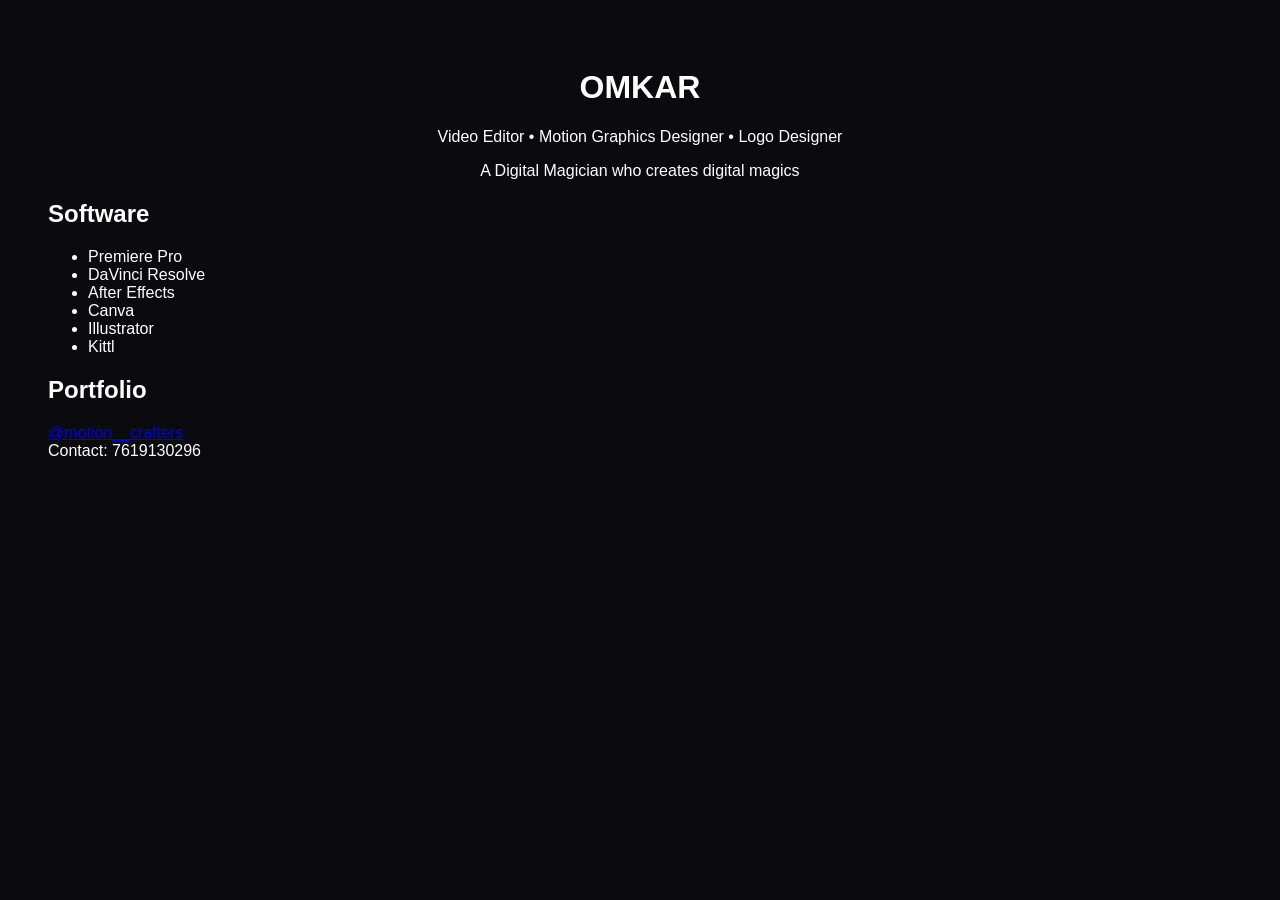
==== index.html @ 31ce4fe7 "Add files via upload" ====
<!doctype html><html><head><title>Omkar Portfolio</title><link rel="stylesheet" href="style.css"></head><body><header><h1>OMKAR</h1><p>Video Editor • Motion Graphics Designer • Logo Designer</p><p>A Digital Magician who creates digital magics</p></header><section><h2>Software</h2><ul><li>Premiere Pro</li><li>DaVinci Resolve</li><li>After Effects</li><li>Canva</li><li>Illustrator</li><li>Kittl</li></ul></section><section><h2>Portfolio</h2><a href="https://www.instagram.com/motion__crafters">@motion__crafters</a></section><footer>Contact: 7619130296</footer></body></html>
---- style.css ----
body{background:#0b0b0f;color:#fff;font-family:Arial;padding:40px} header{text-align:center}
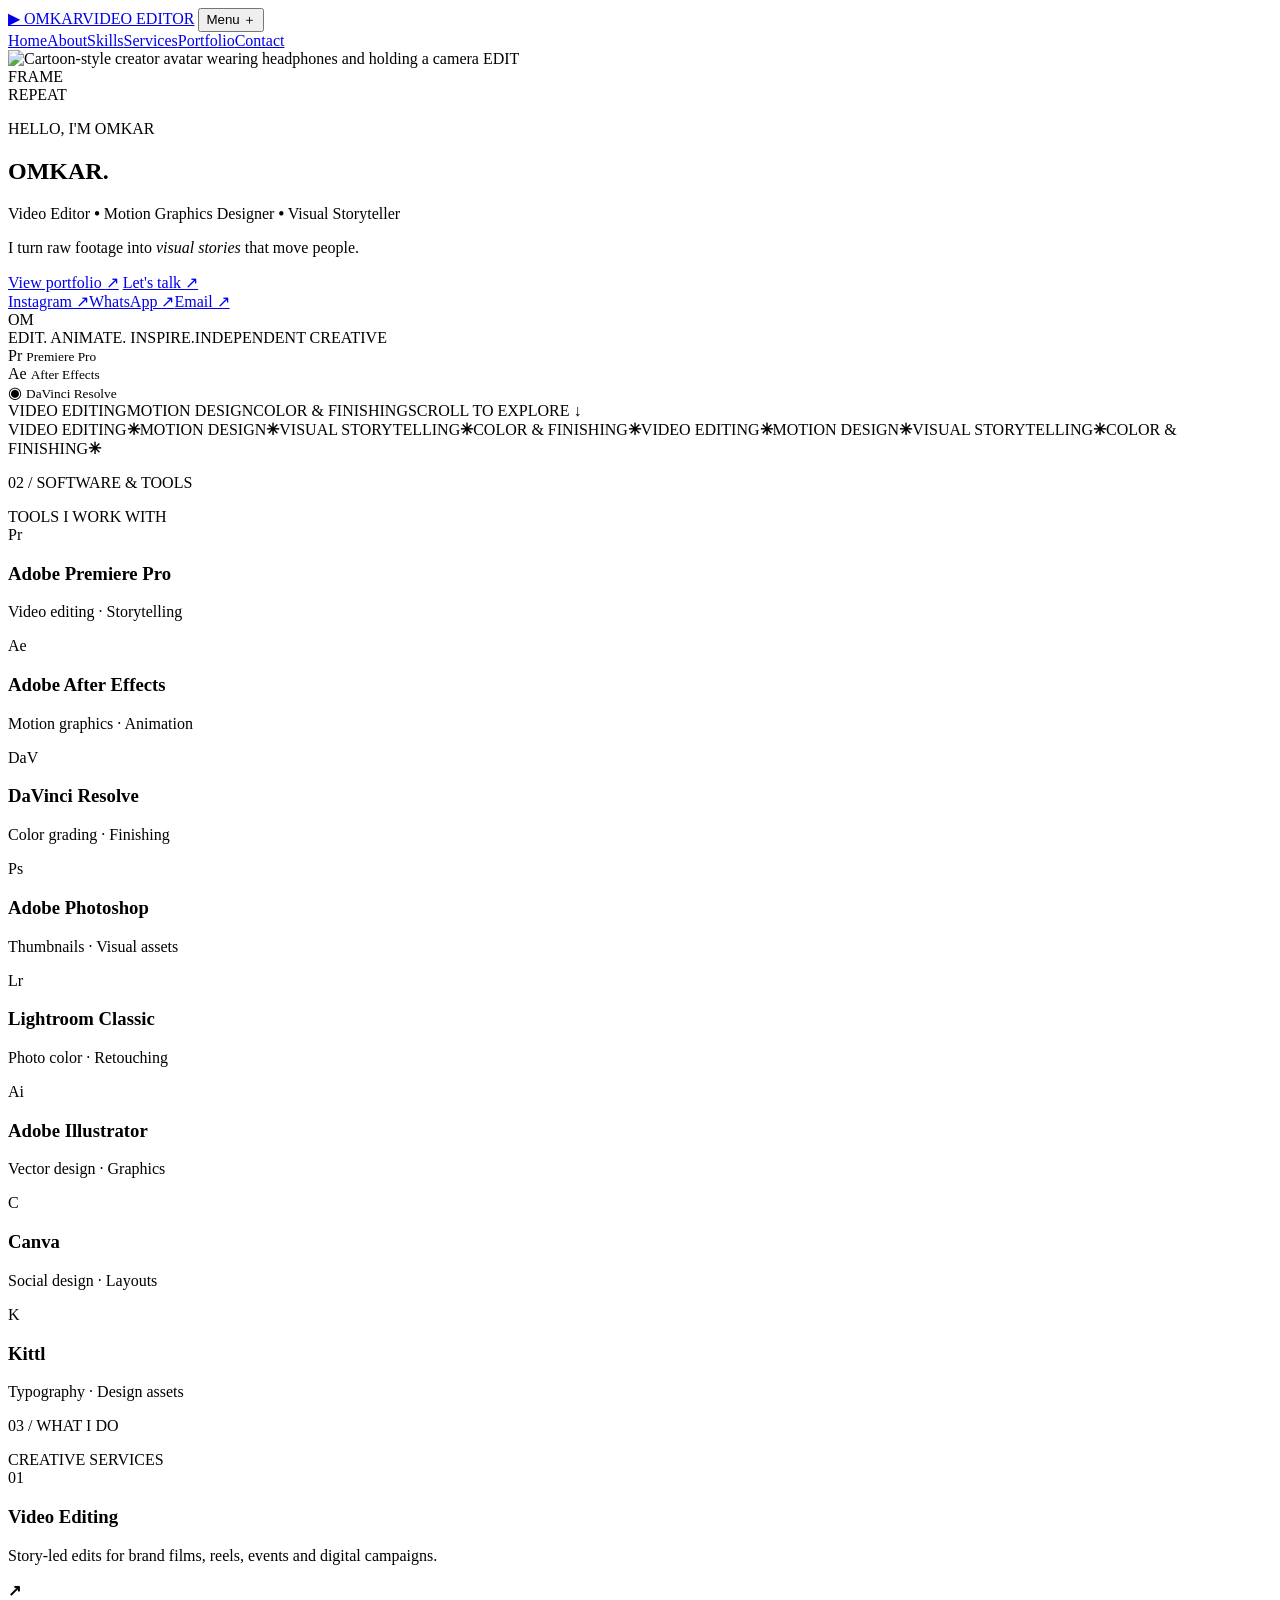
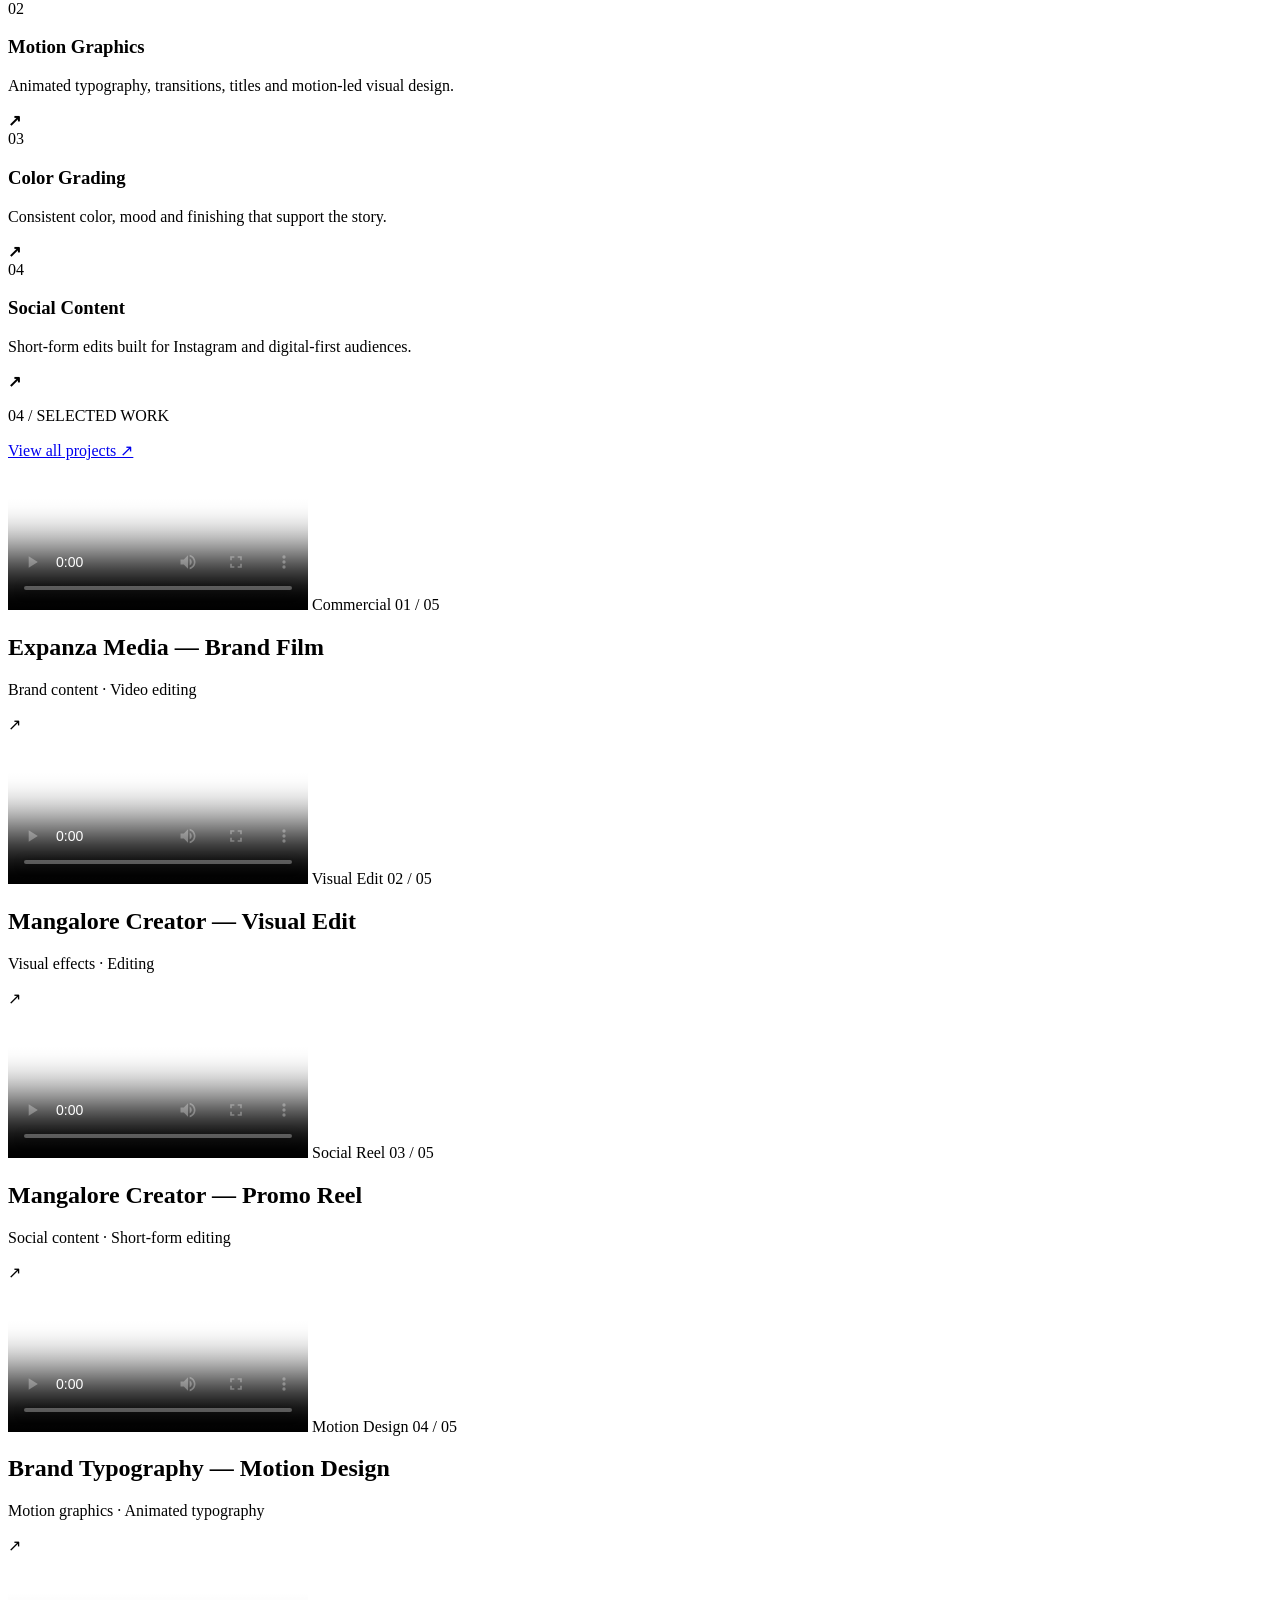
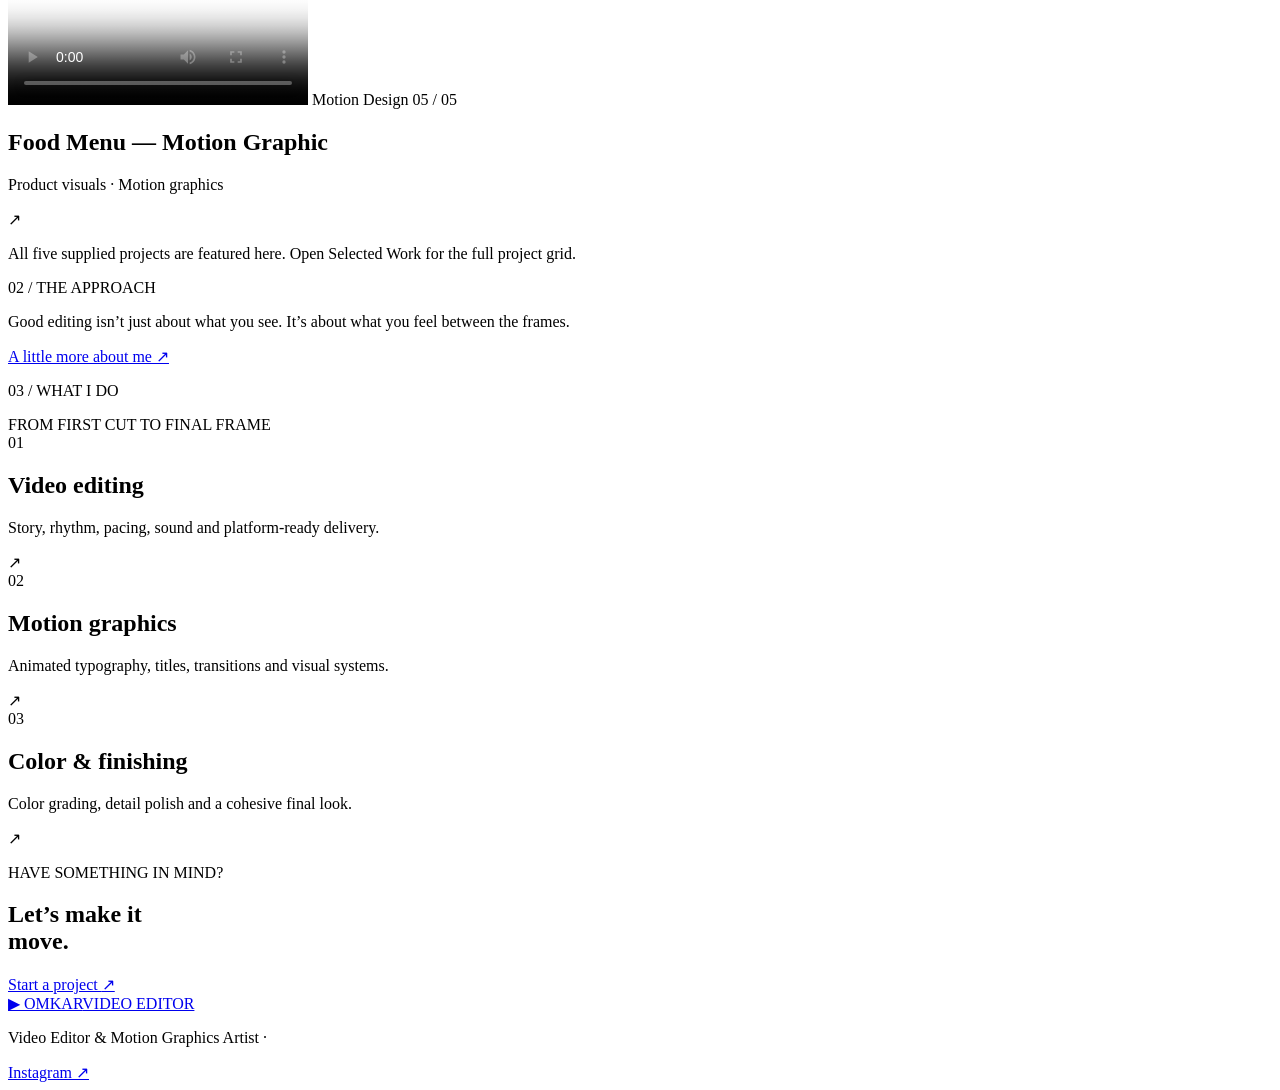
==== commit f89e93e3: "Add files via upload" ====
--- a/index.html
+++ b/index.html
@@ -1 +1,160 @@
-<!doctype html><html><head><title>Omkar Portfolio</title><link rel="stylesheet" href="style.css"></head><body><header><h1>OMKAR</h1><p>Video Editor • Motion Graphics Designer • Logo Designer</p><p>A Digital Magician who creates digital magics</p></header><section><h2>Software</h2><ul><li>Premiere Pro</li><li>DaVinci Resolve</li><li>After Effects</li><li>Canva</li><li>Illustrator</li><li>Kittl</li></ul></section><section><h2>Portfolio</h2><a href="https://www.instagram.com/motion__crafters">@motion__crafters</a></section><footer>Contact: 7619130296</footer></body></html>+<!doctype html>
+<html lang="en">
+<head>
+  <meta charset="utf-8">
+  <meta name="viewport" content="width=device-width, initial-scale=1">
+  <meta name="description" content="Omkar — video editing, motion design and visual storytelling.">
+  <title>Omkar — Video Editor & Motion Designer</title>
+  <link rel="stylesheet" href="assets/style.css">
+  <script src="assets/script.js" defer></script>
+</head>
+<body>
+  <header class="site-header">
+    <a class="wordmark" href="index.html"><span class="brand-mark">▶</span> OMKAR<span class="wordmark-sub">VIDEO EDITOR</span></a>
+    <button class="menu-toggle" aria-expanded="false" aria-controls="site-nav">Menu <span>＋</span></button>
+    <nav id="site-nav" class="site-nav"><a href="index.html">Home</a><a href="about.html">About</a><a href="about.html#skills">Skills</a><a href="about.html#services">Services</a><a href="work.html">Portfolio</a><a href="contact.html">Contact</a></nav>
+  </header>
+
+  <main>
+    <section class="hero hero-neo wrap">
+      <div class="hero-portrait" aria-label="Illustrated editor portrait">
+        <img src="assets/omkar-hero-circle.png" alt="Cartoon-style creator avatar wearing headphones and holding a camera">
+        <span class="portrait-orbit orbit-one"></span><span class="portrait-orbit orbit-two"></span>
+        <span class="portrait-sticker">EDIT<br>FRAME<br>REPEAT</span>
+      </div>
+      <div class="hero-copy">
+        <p class="eyebrow"><span class="status-dot"></span> HELLO, I'M OMKAR</p>
+        <h1>OMKAR<span class="hero-period">.</span></h1>
+        <p class="hero-role">Video Editor <b>•</b> Motion Graphics Designer <b>•</b> Visual Storyteller</p>
+        <p class="hero-tagline">I turn raw footage into <em>visual stories</em> that move people.</p>
+        <div class="hero-actions">
+          <a class="round-link" href="work.html">View portfolio <span>↗</span></a>
+          <a class="outline-link" href="contact.html">Let's talk <span>↗</span></a>
+        </div>
+        <div class="hero-socials"><a href="https://www.instagram.com/motion__crafters/" target="_blank" rel="noreferrer">Instagram ↗</a><a href="https://wa.me/917619130296" target="_blank" rel="noreferrer">WhatsApp ↗</a><a href="mailto:pixelpoet57@gmail.com">Email ↗</a></div>
+      </div>
+      <div class="hero-visual">
+        <div class="visual-orbit orbit-one"></div><div class="visual-orbit orbit-two"></div>
+        <div class="hero-monogram">O<span>M</span></div>
+        <div class="visual-caption"><span>EDIT. ANIMATE. INSPIRE.</span><span>INDEPENDENT CREATIVE</span></div>
+        <div class="floating-tag tag-premiere">Pr <small>Premiere Pro</small></div>
+        <div class="floating-tag tag-after">Ae <small>After Effects</small></div>
+        <div class="floating-tag tag-davinci">◉ <small>DaVinci Resolve</small></div>
+      </div>
+      <div class="hero-note"><span>VIDEO EDITING</span><span>MOTION DESIGN</span><span>COLOR & FINISHING</span><span>SCROLL TO EXPLORE ↓</span></div>
+    </section>
+
+    <div class="marquee-band" aria-label="Video editing, motion design, visual storytelling">
+      <div class="marquee-track"><span>VIDEO EDITING</span><b>✳</b><span>MOTION DESIGN</span><b>✳</b><span>VISUAL STORYTELLING</span><b>✳</b><span>COLOR & FINISHING</span><b>✳</b><span>VIDEO EDITING</span><b>✳</b><span>MOTION DESIGN</span><b>✳</b><span>VISUAL STORYTELLING</span><b>✳</b><span>COLOR & FINISHING</span><b>✳</b></div>
+    </div>
+
+    <section class="tools-section wrap" id="skills">
+      <div class="section-heading"><p class="eyebrow">02 / SOFTWARE & TOOLS</p><span class="section-aside">TOOLS I WORK WITH</span></div>
+      <div class="tool-grid">
+        <div class="tool-card"><span class="tool-logo pr">Pr</span><h3>Adobe Premiere Pro</h3><p>Video editing · Storytelling</p></div>
+        <div class="tool-card"><span class="tool-logo ae">Ae</span><h3>Adobe After Effects</h3><p>Motion graphics · Animation</p></div>
+        <div class="tool-card"><span class="tool-logo dr">DaV</span><h3>DaVinci Resolve</h3><p>Color grading · Finishing</p></div>
+        <div class="tool-card"><span class="tool-logo ps">Ps</span><h3>Adobe Photoshop</h3><p>Thumbnails · Visual assets</p></div>
+        <div class="tool-card"><span class="tool-logo lr">Lr</span><h3>Lightroom Classic</h3><p>Photo color · Retouching</p></div>
+        <div class="tool-card"><span class="tool-logo ai">Ai</span><h3>Adobe Illustrator</h3><p>Vector design · Graphics</p></div>
+        <div class="tool-card"><span class="tool-logo canva">C</span><h3>Canva</h3><p>Social design · Layouts</p></div>
+        <div class="tool-card"><span class="tool-logo kittl">K</span><h3>Kittl</h3><p>Typography · Design assets</p></div>
+      </div>
+    </section>
+    <section class="services-section wrap" id="services">
+      <div class="section-heading"><p class="eyebrow">03 / WHAT I DO</p><span class="section-aside">CREATIVE SERVICES</span></div>
+      <div class="service-grid">
+        <article class="service-card"><span>01</span><h3>Video Editing</h3><p>Story-led edits for brand films, reels, events and digital campaigns.</p><b>↗</b></article>
+        <article class="service-card"><span>02</span><h3>Motion Graphics</h3><p>Animated typography, transitions, titles and motion-led visual design.</p><b>↗</b></article>
+        <article class="service-card"><span>03</span><h3>Color Grading</h3><p>Consistent color, mood and finishing that support the story.</p><b>↗</b></article>
+        <article class="service-card"><span>04</span><h3>Social Content</h3><p>Short-form edits built for Instagram and digital-first audiences.</p><b>↗</b></article>
+      </div>
+    </section>
+    <section class="feature-section wrap">
+      <div class="section-heading">
+        <p class="eyebrow">04 / SELECTED WORK</p>
+        <a class="text-link" href="work.html">View all projects ↗</a>
+      </div>
+      <div class="project-grid home-project-grid">
+<article class="project-card actual-project" style="--card-index:0">
+      <div class="video-frame">
+        <video controls playsinline preload="metadata" poster="assets/thumbs/expanza-brand-film.jpg">
+          <source src="assets/videos/expanza-brand-film.mp4" type="video/mp4">
+          Your browser does not support embedded video.
+        </video>
+        <span class="video-category">Commercial</span>
+        <span class="video-index">01 / 05</span>
+      </div>
+      <div class="project-caption"><div><h2>Expanza Media — Brand Film</h2><p>Brand content · Video editing</p></div><span class="caption-arrow">↗</span></div>
+    </article>
+<article class="project-card actual-project" style="--card-index:1">
+      <div class="video-frame">
+        <video controls playsinline preload="metadata" poster="assets/thumbs/mangalore-creator-visual-edit.jpg">
+          <source src="assets/videos/mangalore-creator-visual-edit.mp4" type="video/mp4">
+          Your browser does not support embedded video.
+        </video>
+        <span class="video-category">Visual Edit</span>
+        <span class="video-index">02 / 05</span>
+      </div>
+      <div class="project-caption"><div><h2>Mangalore Creator — Visual Edit</h2><p>Visual effects · Editing</p></div><span class="caption-arrow">↗</span></div>
+    </article>
+<article class="project-card actual-project" style="--card-index:2">
+      <div class="video-frame">
+        <video controls playsinline preload="metadata" poster="assets/thumbs/mangalore-creator-promo-reel.jpg">
+          <source src="assets/videos/mangalore-creator-promo-reel.mp4" type="video/mp4">
+          Your browser does not support embedded video.
+        </video>
+        <span class="video-category">Social Reel</span>
+        <span class="video-index">03 / 05</span>
+      </div>
+      <div class="project-caption"><div><h2>Mangalore Creator — Promo Reel</h2><p>Social content · Short-form editing</p></div><span class="caption-arrow">↗</span></div>
+    </article>
+<article class="project-card actual-project" style="--card-index:3">
+      <div class="video-frame">
+        <video controls playsinline preload="metadata" poster="assets/thumbs/brand-typography-motion.jpg">
+          <source src="assets/videos/brand-typography-motion.mp4" type="video/mp4">
+          Your browser does not support embedded video.
+        </video>
+        <span class="video-category">Motion Design</span>
+        <span class="video-index">04 / 05</span>
+      </div>
+      <div class="project-caption"><div><h2>Brand Typography — Motion Design</h2><p>Motion graphics · Animated typography</p></div><span class="caption-arrow">↗</span></div>
+    </article>
+<article class="project-card actual-project" style="--card-index:4">
+      <div class="video-frame">
+        <video controls playsinline preload="metadata" poster="assets/thumbs/food-menu-motion.jpg">
+          <source src="assets/videos/food-menu-motion.mp4" type="video/mp4">
+          Your browser does not support embedded video.
+        </video>
+        <span class="video-category">Motion Design</span>
+        <span class="video-index">05 / 05</span>
+      </div>
+      <div class="project-caption"><div><h2>Food Menu — Motion Graphic</h2><p>Product visuals · Motion graphics</p></div><span class="caption-arrow">↗</span></div>
+    </article>
+      </div>
+      <p class="small-note">All five supplied projects are featured here. Open Selected Work for the full project grid.</p>
+    </section>
+
+    <section class="statement wrap">
+      <p class="eyebrow">02 / THE APPROACH</p>
+      <p class="statement-copy">Good editing isn’t just about what you see. It’s about <span>what you feel</span> between the frames.</p>
+      <a class="text-link" href="about.html">A little more about me ↗</a>
+    </section>
+
+    <section class="services wrap">
+      <div class="section-heading"><p class="eyebrow">03 / WHAT I DO</p><span class="muted">FROM FIRST CUT TO FINAL FRAME</span></div>
+      <div class="service-row"><span class="service-number">01</span><h2>Video editing</h2><p>Story, rhythm, pacing, sound and platform-ready delivery.</p><span class="service-symbol">↗</span></div>
+      <div class="service-row"><span class="service-number">02</span><h2>Motion graphics</h2><p>Animated typography, titles, transitions and visual systems.</p><span class="service-symbol">↗</span></div>
+      <div class="service-row"><span class="service-number">03</span><h2>Color & finishing</h2><p>Color grading, detail polish and a cohesive final look.</p><span class="service-symbol">↗</span></div>
+    </section>
+
+    <section class="contact-strip wrap">
+      <p class="eyebrow">HAVE SOMETHING IN MIND?</p>
+      <h2>Let’s make it<br><span>move.</span></h2>
+      <a class="round-link dark-round" href="contact.html">Start a project <span>↗</span></a>
+    </section>
+  </main>
+
+  <footer class="site-footer wrap"><a class="wordmark" href="index.html"><span class="brand-mark">▶</span> OMKAR<span class="wordmark-sub">VIDEO EDITOR</span></a><p>Video Editor & Motion Graphics Artist · <span id="year"></span></p><a class="text-link" href="https://www.instagram.com/motion__crafters/" target="_blank" rel="noreferrer">Instagram ↗</a></footer>
+</body>
+</html>
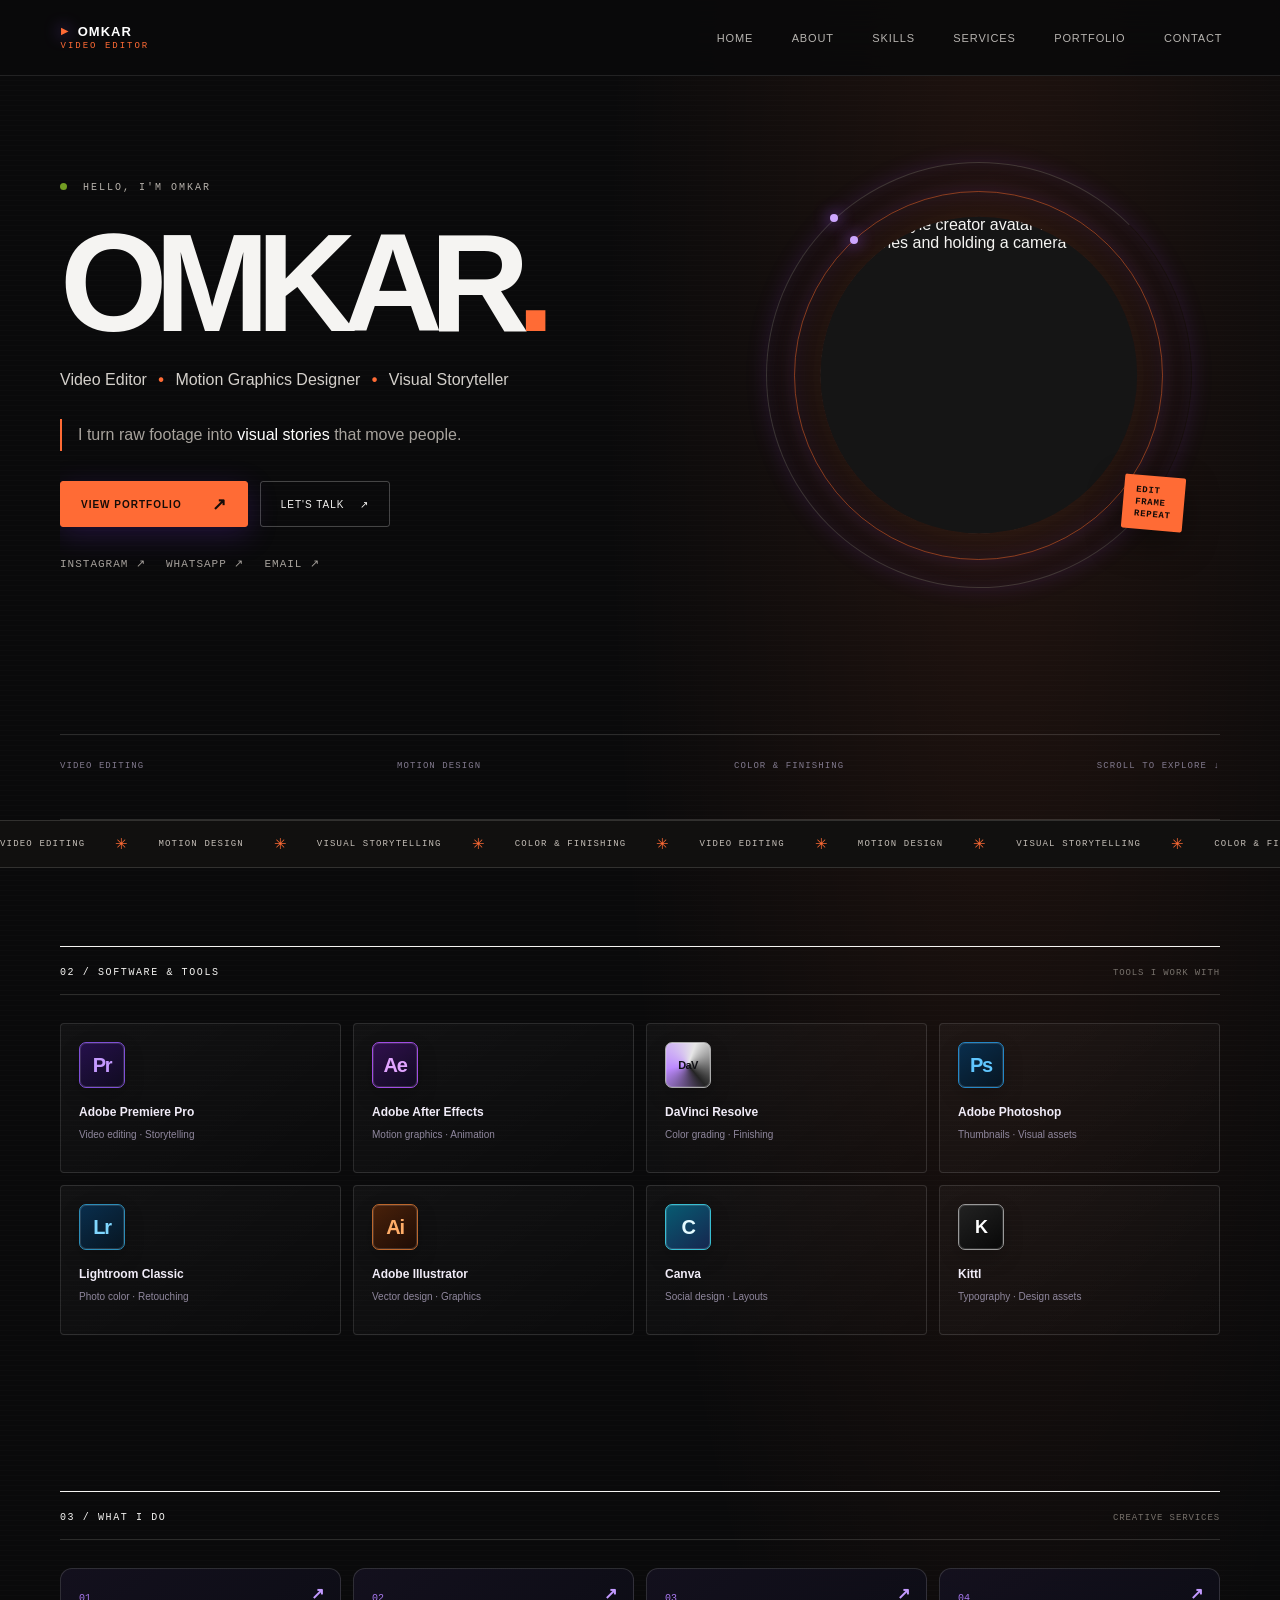
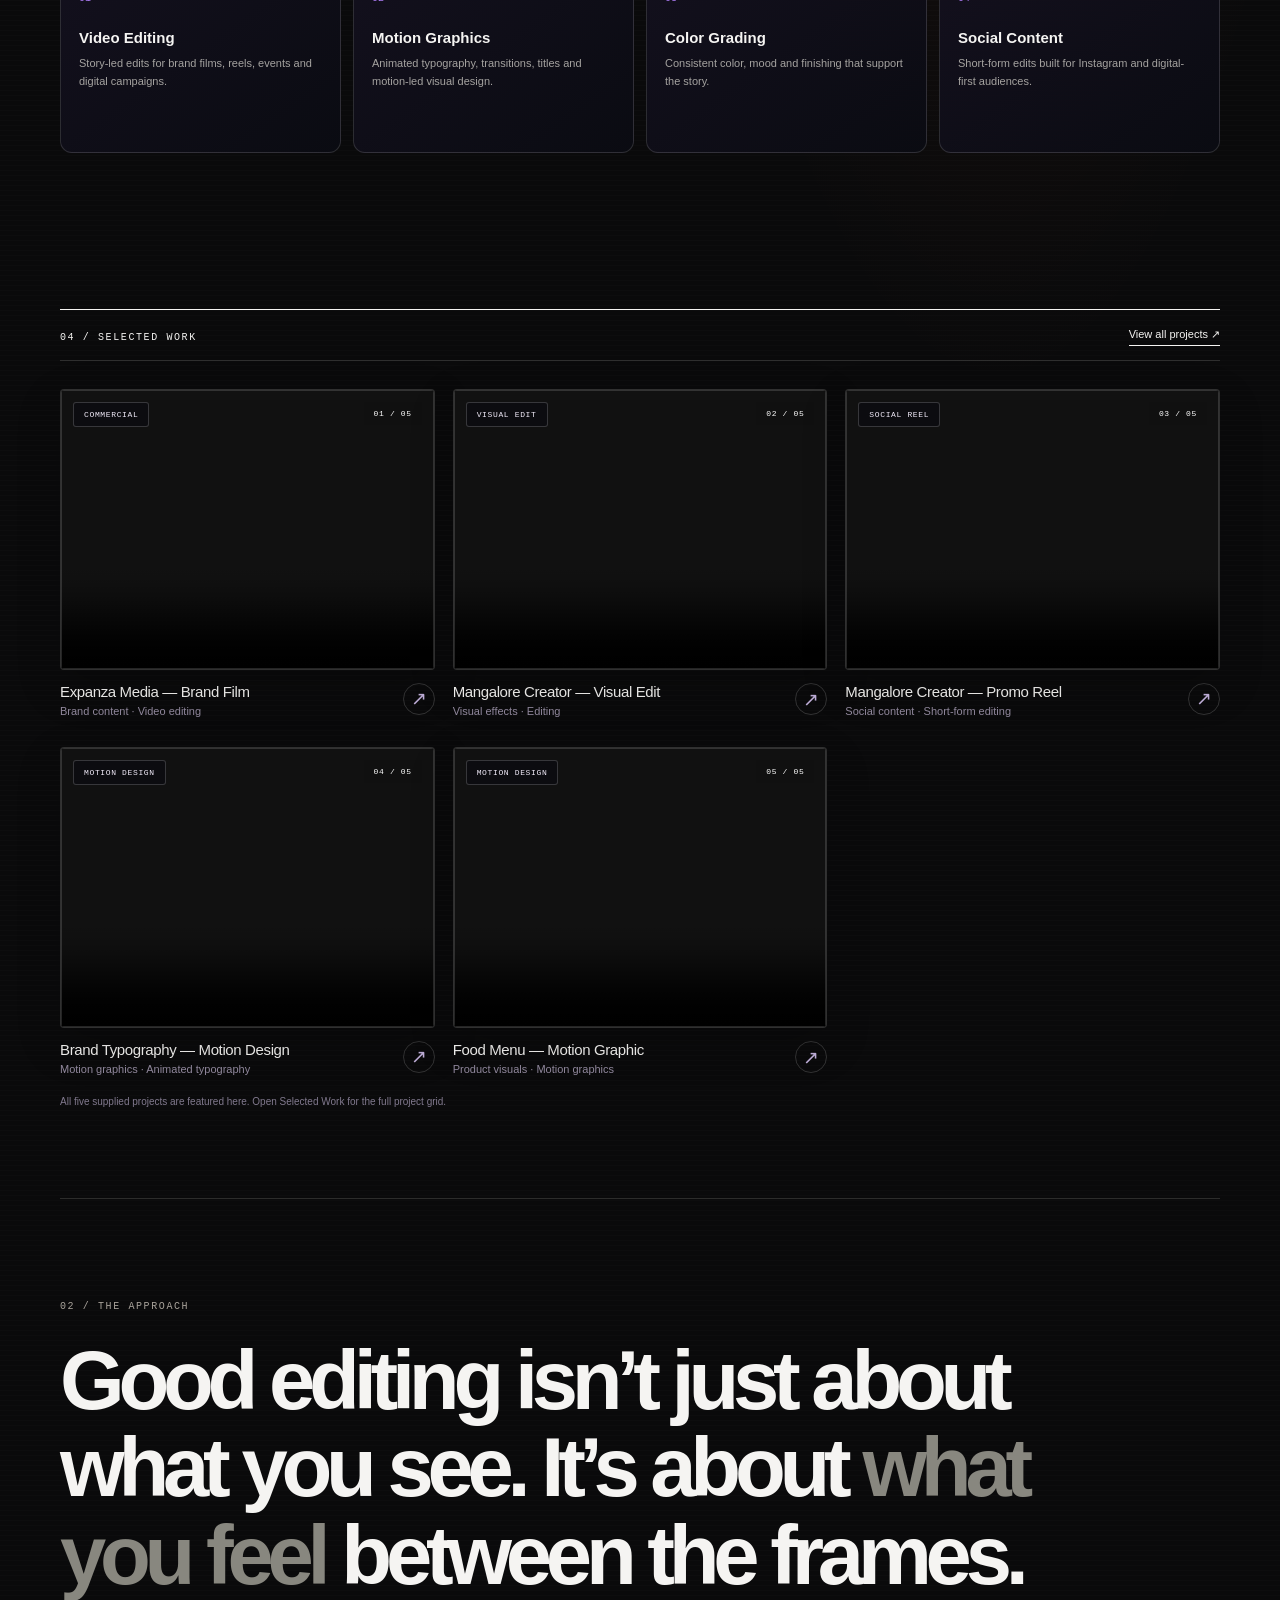
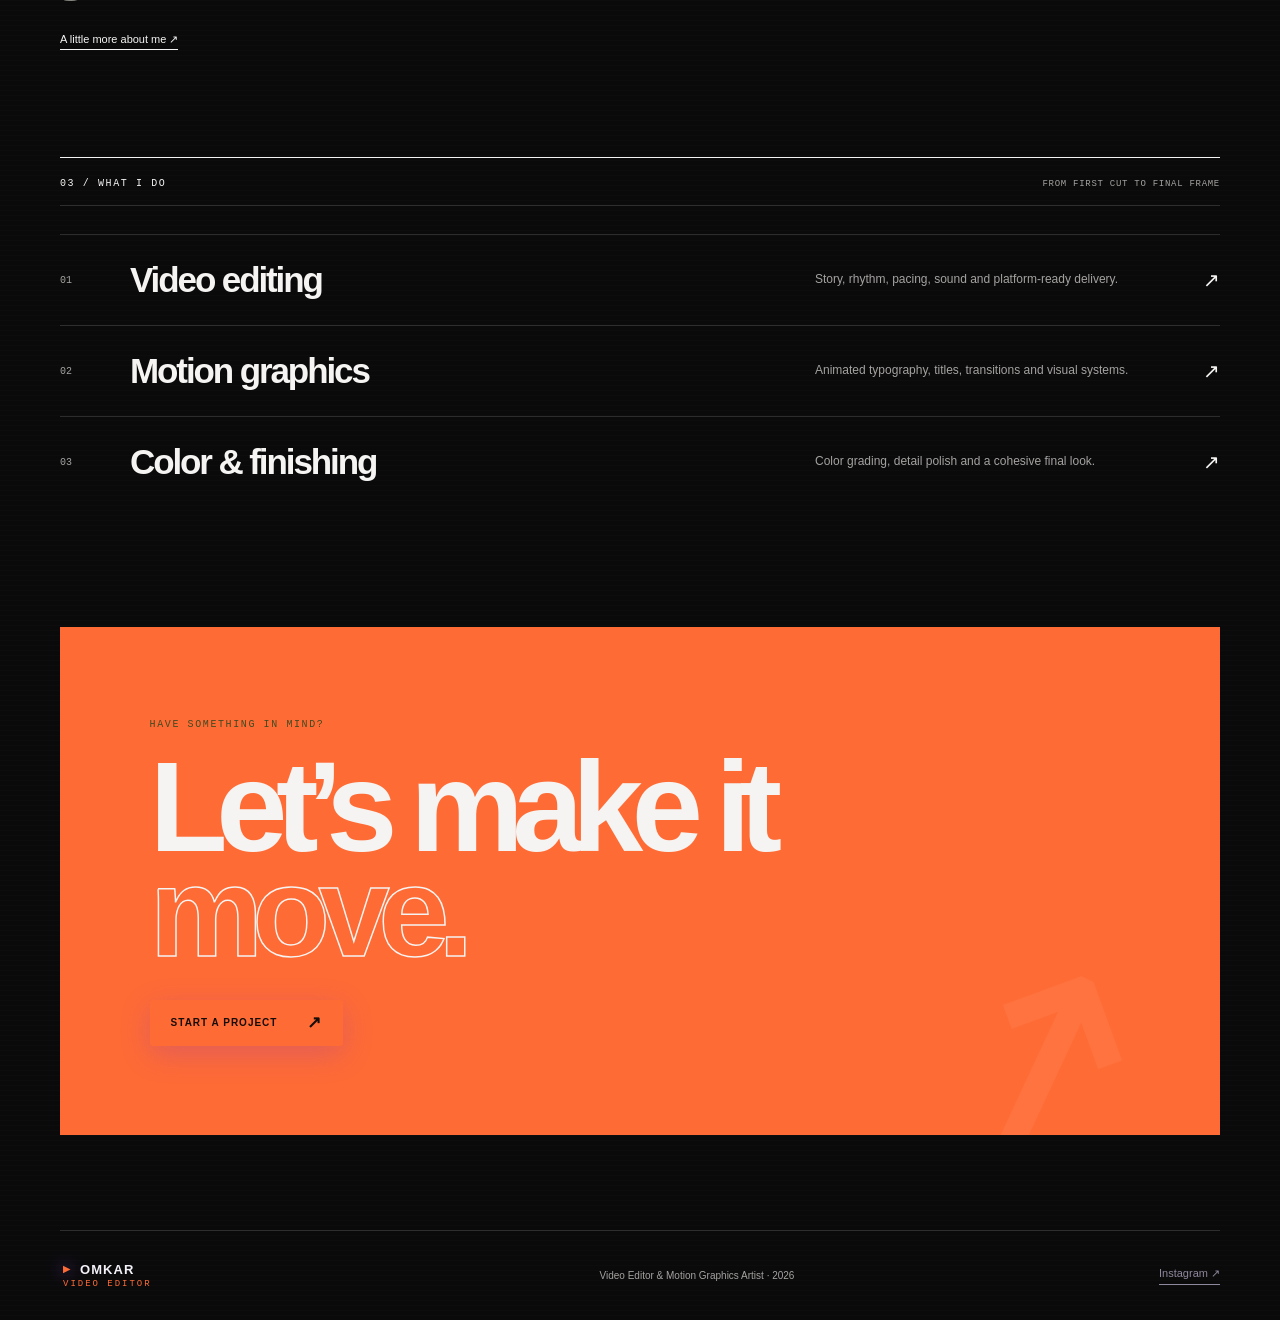
==== commit 1713db3a: "Update index.html" ====
--- a/index.html
+++ b/index.html
@@ -5,8 +5,8 @@
   <meta name="viewport" content="width=device-width, initial-scale=1">
   <meta name="description" content="Omkar — video editing, motion design and visual storytelling.">
   <title>Omkar — Video Editor & Motion Designer</title>
-  <link rel="stylesheet" href="assets/style.css">
-  <script src="assets/script.js" defer></script>
+  <link rel="stylesheet" href="style.css">
+  <script src="script.js" defer></script>
 </head>
 <body>
   <header class="site-header">
--- a/style.css
+++ b/style.css
@@ -0,0 +1,1118 @@
+@import url('https://fonts.googleapis.com/css2?family=DM+Mono:wght@400;500&family=Manrope:wght@400;500;600;700;800&display=swap');
+
+:root {
+  --paper: #f4f3ef;
+  --ink: #171715;
+  --muted: #77766f;
+  --line: #d5d4cd;
+  --accent: #d7ff42;
+  --max: 1320px;
+}
+* { box-sizing: border-box; }
+html { scroll-behavior: smooth; scroll-padding-top: 90px; }
+body { margin: 0; background: var(--paper); color: var(--ink); font-family: "Manrope", Arial, sans-serif; -webkit-font-smoothing: antialiased; }
+a { color: inherit; text-decoration: none; }
+button { font: inherit; }
+.wrap { width: min(var(--max), calc(100% - 9vw)); margin-inline: auto; }
+.site-header { height: 82px; display: flex; align-items: center; justify-content: space-between; padding: 0 4.5vw; border-bottom: 1px solid var(--line); background: rgba(244,243,239,.94); position: sticky; top: 0; z-index: 20; backdrop-filter: blur(12px); }
+.wordmark { font-size: 13px; letter-spacing: -.04em; font-weight: 800; white-space: nowrap; }
+.wordmark span { font-family: "DM Mono", monospace; font-size: 9px; vertical-align: top; margin-left: 3px; }
+.site-nav { display: flex; align-items: center; gap: clamp(18px, 3vw, 42px); }
+.site-nav a { font-size: 12px; color: #77766f; transition: color .2s; }
+.site-nav a:hover, .site-nav a.active { color: var(--ink); }
+.arrow { display: inline-block; margin-left: 3px; }
+.menu-toggle { display: none; border: 0; background: none; cursor: pointer; font-size: 12px; }
+.menu-toggle span { margin-left: 5px; font-size: 17px; }
+.hero { padding-top: clamp(80px, 11vw, 155px); padding-bottom: 35px; min-height: 720px; }
+.eyebrow { font: 10px/1.5 "DM Mono", monospace; letter-spacing: .11em; color: var(--muted); margin: 0 0 23px; }
+.status-dot { display: inline-block; width: 7px; height: 7px; background: #739d23; border-radius: 50%; margin-right: 8px; }
+h1, h2, h3, p { margin-top: 0; }
+.hero h1, .page-title { font-size: clamp(66px, 11.4vw, 166px); line-height: .83; letter-spacing: -.095em; font-weight: 600; margin: 0; }
+.outline-type { color: transparent; -webkit-text-stroke: 1.5px var(--ink); }
+.period { color: #7a8e2d; }
+.hero-bottom { display: flex; align-items: end; justify-content: space-between; gap: 40px; margin-top: 54px; }
+.hero-intro { width: min(410px, 60%); font-size: clamp(15px, 1.45vw, 19px); line-height: 1.65; letter-spacing: -.03em; margin: 0; }
+.round-link { display: inline-flex; align-items: center; justify-content: space-between; gap: 30px; border: 1px solid var(--ink); border-radius: 100px; padding: 15px 18px; font-size: 11px; white-space: nowrap; transition: background .25s, color .25s, transform .25s; }
+.round-link span { font-size: 17px; }
+.round-link:hover { background: var(--ink); color: var(--paper); transform: translateY(-2px); }
+.hero-note { display: flex; justify-content: space-between; gap: 15px; border-top: 1px solid var(--line); margin-top: 90px; padding-top: 15px; font: 9px "DM Mono", monospace; letter-spacing: .08em; color: var(--muted); }
+.feature-section { padding-top: 90px; padding-bottom: 100px; }
+.section-heading { display: flex; align-items: center; justify-content: space-between; gap: 20px; border-top: 1px solid var(--ink); padding-top: 18px; margin-bottom: 28px; }
+.section-heading .eyebrow { margin: 0; color: var(--ink); }
+.text-link { font-size: 11px; border-bottom: 1px solid currentColor; padding-bottom: 4px; }
+.project-grid { display: grid; grid-template-columns: 1fr 1fr; gap: 50px 22px; }
+.project-card { display: block; min-width: 0; }
+.project-large { grid-column: span 2; }
+.project-art { min-height: 260px; aspect-ratio: 1.28; overflow: hidden; position: relative; display: flex; align-items: center; justify-content: center; background: #deded6; isolation: isolate; }
+.project-large .project-art { aspect-ratio: 2.05; min-height: 350px; }
+.art-label, .art-small { position: absolute; font: 9px "DM Mono", monospace; letter-spacing: .12em; z-index: 2; }
+.art-label { top: 20px; left: 20px; }
+.art-small { bottom: 20px; left: 20px; }
+.art-big { font-size: clamp(48px, 8.5vw, 125px); font-weight: 800; line-height: .78; letter-spacing: -.09em; transform: rotate(-5deg); }
+.art-film { background: #d9d9d0; color: #20211c; }
+.art-film::before { content: ""; position: absolute; width: 42%; aspect-ratio: 1; border-radius: 50%; background: #c4c6b8; right: 12%; top: 10%; filter: blur(1px); }
+.art-film .art-big { z-index: 1; }
+.art-product { background: #b7b5a9; color: #22231e; justify-content: start; padding-left: 9%; }
+.product-object { position: absolute; width: 29%; height: 62%; right: 15%; top: 18%; border-radius: 50% 50% 42% 42%; background: linear-gradient(115deg, #f3f0e6, #6e7069 45%, #262823 60%, #e8e4d8); box-shadow: 20px 22px 45px #66675e; transform: rotate(18deg); }
+.product-copy { z-index: 2; font-size: clamp(28px, 4vw, 56px); line-height: .86; letter-spacing: -.08em; font-weight: 800; }
+.art-motion { background: #d8e4a2; color: #20251a; }
+.motion-orb { position: absolute; width: 56%; aspect-ratio: 1; border: 1px solid #667342; border-radius: 50%; box-shadow: 0 0 0 24px #d8e4a2, 0 0 0 25px #667342, 0 0 0 52px #d8e4a2, 0 0 0 53px #667342; transform: translate(15%, 5%); }
+.motion-type { z-index: 1; font-size: clamp(35px, 5vw, 70px); font-weight: 800; line-height: .82; letter-spacing: -.09em; mix-blend-mode: multiply; }
+.art-reel { background: #292a25; color: #f4f3ef; }
+.reel-type { font-size: clamp(50px, 7vw, 100px); font-weight: 800; line-height: .8; letter-spacing: -.09em; }
+.reel-bars { position: absolute; bottom: 23px; right: 20px; display: flex; align-items: end; gap: 4px; height: 50px; }
+.reel-bars i { display: block; width: 5px; background: var(--accent); height: 40%; }
+.reel-bars i:nth-child(2) { height: 80%; }.reel-bars i:nth-child(3) { height: 55%; }.reel-bars i:nth-child(4) { height: 100%; }.reel-bars i:nth-child(5) { height: 65%; }
+.project-caption { display: flex; justify-content: space-between; align-items: start; gap: 20px; padding-top: 15px; }
+.project-caption h2 { font-size: 18px; letter-spacing: -.05em; font-weight: 600; margin: 0 0 5px; }
+.project-caption p { color: var(--muted); font-size: 11px; margin: 0; }
+.caption-arrow { font-size: 19px; transition: transform .2s; }
+.project-card:hover .caption-arrow { transform: translate(3px, -3px); }
+.project-card:hover .project-art::after { opacity: 1; }
+.project-art::after { content: "VIEW PROJECT ↗"; position: absolute; z-index: 4; right: 18px; bottom: 18px; background: var(--paper); color: var(--ink); padding: 11px 13px; font: 9px "DM Mono", monospace; opacity: 0; transition: opacity .2s; }
+.small-note { font-size: 10px; color: var(--muted); line-height: 1.7; margin-top: 18px; }
+.statement { padding-top: 100px; padding-bottom: 110px; border-top: 1px solid var(--line); }
+.statement-copy { max-width: 1050px; font-size: clamp(35px, 6.5vw, 87px); line-height: 1.05; letter-spacing: -.075em; margin: 0 0 30px; font-weight: 600; }
+.statement-copy span { color: #88877f; }
+.services { padding-bottom: 120px; }
+.muted { font: 9px "DM Mono", monospace; letter-spacing: .08em; color: var(--muted); }
+.service-row { display: grid; grid-template-columns: 50px 1fr minmax(200px, 360px) 25px; align-items: center; gap: 20px; border-top: 1px solid var(--line); padding: 25px 0; }
+.service-number { color: var(--muted); font: 10px "DM Mono", monospace; }
+.service-row h2 { font-size: clamp(22px, 3vw, 35px); letter-spacing: -.06em; margin: 0; font-weight: 600; }
+.service-row p { margin: 0; color: var(--muted); font-size: 12px; line-height: 1.6; }
+.service-symbol { text-align: right; font-size: 20px; }
+.contact-strip { background: var(--accent); padding: clamp(35px, 7vw, 95px); margin-bottom: 95px; position: relative; }
+.contact-strip .eyebrow { color: #414a22; }
+.contact-strip h2 { font-size: clamp(60px, 10vw, 130px); line-height: .82; letter-spacing: -.09em; margin: 0 0 35px; font-weight: 700; }
+.contact-strip h2 span { color: transparent; -webkit-text-stroke: 1.5px var(--ink); }
+.dark-round { background: var(--ink); color: var(--paper); border-color: var(--ink); }
+.dark-round:hover { background: transparent; color: var(--ink); }
+.site-footer { min-height: 90px; border-top: 1px solid var(--line); display: flex; justify-content: space-between; align-items: center; gap: 20px; padding-top: 20px; padding-bottom: 20px; }
+.site-footer p { font-size: 10px; color: var(--muted); margin: 0; }
+.page-main { padding-top: clamp(70px, 10vw, 130px); padding-bottom: 120px; }
+.page-title { margin-bottom: 45px; }
+.page-intro-row { display: flex; justify-content: space-between; align-items: end; gap: 25px; padding-bottom: 30px; border-bottom: 1px solid var(--line); margin-bottom: 30px; }
+.page-intro-row p { max-width: 460px; line-height: 1.7; font-size: 15px; margin: 0; }
+.work-page-grid { margin-top: 30px; }
+.about-layout { display: grid; grid-template-columns: .85fr 1.15fr; gap: 8vw; margin-top: 75px; }
+.about-mark { min-height: 390px; background: var(--accent); padding: 25px; display: flex; flex-direction: column; justify-content: space-between; }
+.about-mark span { font-size: clamp(110px, 20vw, 240px); font-weight: 800; line-height: .8; letter-spacing: -.12em; }
+.about-mark p { font: 10px/1.5 "DM Mono", monospace; letter-spacing: .1em; margin: 0; }
+.about-copy p { color: #5e5d56; font-size: 14px; line-height: 1.9; margin-bottom: 22px; }
+.about-copy .lead, .lead { color: var(--ink); font-size: clamp(20px, 2.5vw, 30px); line-height: 1.4; letter-spacing: -.04em; }
+.about-copy h2 { margin: 45px 0 18px; font-size: 23px; letter-spacing: -.06em; }
+.tool-list { display: flex; flex-wrap: wrap; gap: 8px; }
+.tool-list span { padding: 10px 12px; border: 1px solid var(--line); font-size: 10px; }
+.about-principles { margin-top: 110px; border-top: 1px solid var(--ink); padding-top: 20px; }
+.principle { display: grid; grid-template-columns: 50px 1fr 1fr; gap: 20px; padding: 24px 0; border-bottom: 1px solid var(--line); align-items: baseline; }
+.principle span { font: 10px "DM Mono", monospace; color: var(--muted); }
+.principle h3 { font-size: clamp(19px, 2.5vw, 29px); letter-spacing: -.05em; margin: 0; }
+.principle p { font-size: 12px; color: var(--muted); margin: 0; }
+.contact-page .page-title { margin-bottom: 70px; }
+.contact-layout { display: grid; grid-template-columns: .8fr 1.2fr; gap: 8vw; padding-top: 30px; border-top: 1px solid var(--line); }
+.contact-layout > .lead { max-width: 420px; }
+.contact-details .eyebrow { margin-bottom: 15px; }
+.contact-email { display: flex; justify-content: space-between; gap: 10px; padding-bottom: 16px; border-bottom: 1px solid var(--ink); font-size: clamp(17px, 2.3vw, 27px); letter-spacing: -.05em; margin-bottom: 25px; }
+.contact-line { display: flex; justify-content: space-between; gap: 15px; border-bottom: 1px solid var(--line); padding: 14px 0; font-size: 12px; }
+.contact-line span:nth-child(2) { color: var(--muted); }
+.contact-line b { font-weight: 400; }
+.contact-bottom { display: flex; justify-content: space-between; gap: 15px; flex-wrap: wrap; border-top: 1px solid var(--line); padding-top: 15px; margin-top: 100px; color: var(--muted); font: 9px "DM Mono", monospace; letter-spacing: .08em; }
+.back-link { display: inline-block; margin-bottom: 50px; }
+.case-art { margin: 30px 0 50px; aspect-ratio: 2.1; min-height: 300px; }
+.case-meta { display: grid; grid-template-columns: repeat(3, 1fr); gap: 25px; padding: 25px 0; border-block: 1px solid var(--line); }
+.case-meta .eyebrow { margin-bottom: 10px; }
+.case-meta p { font-size: 12px; margin: 0; }
+.case-story { display: grid; grid-template-columns: .7fr 1.3fr; gap: 8vw; padding: 90px 0; }
+.case-story h2 { font-size: clamp(30px, 4vw, 50px); letter-spacing: -.07em; }
+.case-story p:not(.eyebrow) { color: #5e5d56; font-size: 14px; line-height: 1.9; max-width: 650px; }
+.case-story .round-link { margin-top: 15px; }
+.reveal { opacity: 0; transform: translateY(18px); transition: opacity .65s ease, transform .65s ease; }
+.reveal.visible { opacity: 1; transform: translateY(0); }
+@media (prefers-reduced-motion: reduce) { *, *::before, *::after { scroll-behavior: auto !important; animation-duration: .01ms !important; transition-duration: .01ms !important; } .reveal { opacity: 1; transform: none; } }
+@media (max-width: 760px) {
+  .wrap { width: calc(100% - 40px); }
+  .site-header { height: 68px; padding-inline: 20px; }
+  .menu-toggle { display: block; }
+  .site-nav { display: none; position: absolute; top: 68px; left: 0; right: 0; padding: 20px; border-bottom: 1px solid var(--line); background: var(--paper); flex-direction: column; align-items: flex-start; gap: 20px; }
+  .site-nav.open { display: flex; }
+  .hero { padding-top: 85px; min-height: 0; }
+  .hero h1, .page-title { font-size: clamp(58px, 14vw, 100px); }
+  .hero-bottom { align-items: flex-start; flex-direction: column; gap: 25px; margin-top: 35px; }
+  .hero-intro { width: 100%; max-width: 430px; }
+  .hero-note { margin-top: 55px; flex-wrap: wrap; }
+  .hero-note span:last-child { display: none; }
+  .feature-section { padding-top: 65px; padding-bottom: 75px; }
+  .project-grid { grid-template-columns: 1fr; gap: 35px; }
+  .project-large { grid-column: auto; }
+  .project-large .project-art { aspect-ratio: 1.28; min-height: 260px; }
+  .art-big { font-size: clamp(52px, 13vw, 90px); }
+  .statement { padding-top: 70px; padding-bottom: 75px; }
+  .services { padding-bottom: 75px; }
+  .service-row { grid-template-columns: 28px 1fr 20px; gap: 12px; }
+  .service-row p { grid-column: 2; grid-row: 2; }
+  .service-symbol { grid-column: 3; grid-row: 1; }
+  .contact-strip { margin-bottom: 60px; }
+  .site-footer { flex-wrap: wrap; }
+  .site-footer p { order: 3; width: 100%; }
+  .page-main { padding-top: 70px; padding-bottom: 75px; }
+  .page-intro-row { flex-direction: column; align-items: flex-start; }
+  .about-layout, .contact-layout, .case-story { grid-template-columns: 1fr; gap: 35px; margin-top: 45px; }
+  .about-mark { min-height: 260px; }
+  .about-principles { margin-top: 70px; }
+  .principle { grid-template-columns: 30px 1fr; gap: 12px; }
+  .principle p { grid-column: 2; }
+  .contact-page .page-title { margin-bottom: 45px; }
+  .contact-bottom { margin-top: 65px; }
+  .case-meta { grid-template-columns: 1fr; gap: 20px; }
+  .case-art { aspect-ratio: 1.25; min-height: 240px; }
+}
+
+/* Real portfolio video previews */
+.actual-project { min-width: 0; }
+.video-frame { position: relative; overflow: hidden; background: #111; aspect-ratio: 9 / 16; }
+
+.video-frame video { display: block; width: 100%; height: 100%; object-fit: cover; background: #111; }
+.video-category { position: absolute; top: 12px; left: 12px; z-index: 1; padding: 7px 10px; color: #111; background: #f4f2ed; font-size: 10px; letter-spacing: .12em; text-transform: uppercase; pointer-events: none; }
+.actual-project .project-caption { align-items: flex-start; }
+@media (max-width: 700px) {
+
+}
+
+
+/* Cinematic motion pass */
+:root { --ease-out: cubic-bezier(.22, 1, .36, 1); }
+body::after {
+  content: ""; position: fixed; z-index: 1000; top: 0; left: 0; height: 3px; width: var(--scroll-progress, 0%);
+  background: var(--accent); pointer-events: none; transition: width .08s linear;
+}
+.site-header { transition: height .35s var(--ease-out), background .3s ease, box-shadow .3s ease; }
+.site-header.scrolled { height: 68px; box-shadow: 0 8px 28px rgba(23,23,21,.055); }
+.site-nav a { position: relative; }
+.site-nav a::after { content: ""; position: absolute; height: 1px; background: currentColor; left: 0; right: 100%; bottom: -6px; transition: right .3s var(--ease-out); }
+.site-nav a:hover::after, .site-nav a.active::after { right: 0; }
+.hero .eyebrow { animation: fade-in .8s .05s both; }
+.hero h1 { animation: hero-rise 1.05s .12s var(--ease-out) both; }
+.hero-bottom { animation: fade-in .8s .42s both; }
+.hero-note { animation: fade-in .8s .58s both; }
+.period { display: inline-block; animation: punctuation-pop .7s .8s var(--ease-out) both; transform-origin: 50% 80%; }
+.marquee-band { overflow: hidden; border-block: 1px solid var(--line); padding: 18px 0; margin: 20px 0 0; background: rgba(215,255,66,.24); }
+.marquee-track { display: flex; align-items: center; gap: 34px; width: max-content; white-space: nowrap; animation: marquee-scroll 32s linear infinite; }
+.marquee-track span { font: 10px "DM Mono", monospace; letter-spacing: .13em; }
+.marquee-track b { font-size: 15px; font-weight: 400; color: #7a8e2d; }
+.marquee-band:hover .marquee-track { animation-play-state: paused; }
+.actual-project { opacity: 0; transform: translateY(24px) scale(.99); transition: opacity .75s var(--ease-out), transform .75s var(--ease-out); transition-delay: calc(var(--card-index, 0) * 70ms); }
+.actual-project.visible { opacity: 1; transform: translateY(0) scale(1); }
+.video-frame { border-radius: 2px; isolation: isolate; }
+.video-frame::after { content: ""; position: absolute; inset: 0; border: 1px solid rgba(255,255,255,.14); pointer-events: none; transition: inset .45s var(--ease-out), border-color .3s ease; }
+.actual-project:hover .video-frame::after { inset: 8px; border-color: rgba(255,255,255,.55); }
+.video-frame video { transition: transform .7s var(--ease-out), filter .5s ease; }
+.actual-project:hover .video-frame video { transform: scale(1.025); filter: contrast(1.03); }
+.video-category, .video-index { position: absolute; z-index: 2; top: 12px; padding: 7px 10px; font: 9px "DM Mono", monospace; letter-spacing: .08em; text-transform: uppercase; pointer-events: none; }
+.video-category { left: 12px; color: #111; background: var(--paper); }
+.video-index { right: 12px; color: #fff; background: rgba(17,17,17,.65); backdrop-filter: blur(8px); }
+.project-caption h2 { transition: letter-spacing .3s var(--ease-out); }
+.actual-project:hover .project-caption h2 { letter-spacing: -.025em; }
+.caption-arrow { display: inline-flex; align-items: center; justify-content: center; width: 32px; height: 32px; border: 1px solid var(--line); border-radius: 50%; transition: transform .35s var(--ease-out), color .3s ease, background .3s ease; }
+.actual-project:hover .caption-arrow { transform: rotate(45deg); background: var(--ink); color: var(--paper); }
+.round-link { position: relative; overflow: hidden; isolation: isolate; }
+.round-link::before { content: ""; position: absolute; inset: 0; background: var(--accent); transform: translateY(102%); transition: transform .35s var(--ease-out); z-index: -1; border-radius: inherit; }
+.round-link:hover::before { transform: translateY(0); }
+.dark-round::before { background: var(--paper); }
+.text-link { transition: opacity .25s ease; }
+.text-link:hover { opacity: .58; }
+.contact-strip { overflow: hidden; }
+.contact-strip::after { content: "↗"; position: absolute; right: 5%; bottom: -18%; font-size: clamp(130px, 24vw, 340px); line-height: 1; opacity: .06; transform: rotate(-20deg); pointer-events: none; transition: transform .7s var(--ease-out); }
+.contact-strip:hover::after { transform: translate(-12px, -12px) rotate(0deg); }
+@keyframes fade-in { from { opacity: 0; } to { opacity: 1; } }
+@keyframes hero-rise { from { opacity: 0; transform: translateY(42px); clip-path: inset(0 0 30% 0); } to { opacity: 1; transform: translateY(0); clip-path: inset(0 0 0 0); } }
+@keyframes punctuation-pop { 0% { transform: scale(.3) rotate(-25deg); opacity: 0; } 75% { transform: scale(1.2) rotate(8deg); opacity: 1; } 100% { transform: scale(1) rotate(0); } }
+@keyframes marquee-scroll { from { transform: translateX(0); } to { transform: translateX(-50%); } }
+@media (max-width: 760px) {
+  .site-header.scrolled { height: 60px; }
+  .marquee-band { margin-top: 10px; padding: 15px 0; }
+  .marquee-track { gap: 22px; animation-duration: 25s; }
+  .video-index { top: 10px; right: 10px; }
+  .video-category { top: 10px; left: 10px; }
+}
+@media (prefers-reduced-motion: reduce) {
+  body::after { display: none; }
+  .marquee-track { animation: none; }
+  .hero .eyebrow, .hero h1, .hero-bottom, .hero-note, .period { animation: none; }
+  .actual-project { opacity: 1; transform: none; transition: none; }
+}
+
+/* Dark purple portfolio redesign inspired by the supplied visual reference */
+:root { --paper:#08090f; --ink:#f5f3ff; --muted:#aaa7bd; --line:rgba(194,170,255,.19); --accent:#9b5cff; --panel:#10111b; }
+html { scroll-behavior:smooth; }
+body { background: radial-gradient(ellipse at 75% 12%, rgba(83,30,148,.17), transparent 42%), #08090f; color:var(--ink); }
+.site-header { background:rgba(8,9,15,.88); border-bottom:1px solid var(--line); backdrop-filter:blur(18px); }
+.wordmark { display:inline-flex; align-items:center; gap:9px; flex-wrap:wrap; font-weight:800; letter-spacing:.16em; }
+.brand-mark { display:inline-grid; place-items:center; color:#c7a4ff; font-size:13px; text-shadow:0 0 16px #9b5cff; }
+.wordmark-sub { display:block; flex-basis:100%; margin-left:22px; margin-top:-7px; font-size:8px; font-weight:400; letter-spacing:.22em; color:var(--muted); }
+.site-nav a { color:#d8d4e7; }
+.site-nav a.active,.site-nav a:hover { color:#c69cff; }
+.hero-neo { min-height:590px; position:relative; display:grid; grid-template-columns:1.1fr .9fr; align-items:center; gap:2rem; padding-top:82px; padding-bottom:58px; overflow:hidden; }
+.hero-copy { position:relative; z-index:2; }
+.hero-neo h1 { font-size:clamp(5rem,11vw,10rem); line-height:.83; letter-spacing:-.075em; margin:24px 0 22px; text-shadow:0 0 35px rgba(155,92,255,.17); }
+.hero-period { color:#a75cff; }
+.hero-role { color:#e3def1; font-size:clamp(12px,1.4vw,16px); }
+.hero-role b { color:#a75cff; padding:0 7px; }
+.hero-tagline { margin:24px 0 30px; max-width:480px; border:1px solid rgba(179,126,255,.42); border-radius:4px; padding:15px 18px; background:rgba(15,12,28,.72); box-shadow:0 0 28px rgba(120,55,220,.08); }
+.hero-tagline em { color:#bd8aff; font-style:normal; }
+.hero-actions { display:flex; gap:12px; flex-wrap:wrap; }
+.round-link { background:linear-gradient(115deg,#6c22d8,#9a4cff); color:white; border:1px solid #b68aff; box-shadow:0 8px 30px rgba(115,45,221,.22); }
+.outline-link { display:inline-flex; align-items:center; gap:16px; padding:13px 18px; border:1px solid rgba(201,183,235,.35); border-radius:30px; color:#f4f0ff; font-size:12px; text-transform:uppercase; letter-spacing:.07em; }
+.outline-link:hover { border-color:#a85cff; background:rgba(155,92,255,.1); }
+.hero-socials { display:flex; gap:22px; margin-top:36px; font:10px "DM Mono",monospace; color:#aaa2c0; text-transform:uppercase; letter-spacing:.1em; }
+.hero-socials a:hover { color:#c39aff; }
+.hero-visual { min-height:390px; position:relative; display:grid; place-items:center; isolation:isolate; }
+.hero-visual::before { content:""; position:absolute; width:min(34vw,400px); aspect-ratio:1; border-radius:50%; background:radial-gradient(circle,rgba(123,51,215,.22),rgba(123,51,215,.05) 55%,transparent 70%); filter:blur(2px); z-index:-1; }
+.visual-orbit { position:absolute; width:min(33vw,380px); aspect-ratio:1; border:1px solid rgba(178,115,255,.35); border-radius:50%; animation:orbit-spin 24s linear infinite; }
+.orbit-one::before,.orbit-two::before { content:""; position:absolute; width:8px;height:8px;border-radius:50%;background:#cda6ff;box-shadow:0 0 16px #9d52ff;top:12%;left:15%; }
+.orbit-two { width:min(27vw,310px); border-style:dashed; animation-direction:reverse; animation-duration:36s; }
+.hero-monogram { font-size:clamp(8rem,17vw,15rem); line-height:1; font-weight:900; letter-spacing:-.12em; color:transparent; -webkit-text-stroke:1px rgba(239,225,255,.75); text-shadow:0 0 38px rgba(153,83,255,.35); transform:rotate(-7deg); animation:monogram-float 5s ease-in-out infinite; }
+.hero-monogram span { color:#a75cff; -webkit-text-stroke:0; }
+.floating-tag { position:absolute; display:flex; align-items:center; gap:8px; padding:8px 10px; border:1px solid rgba(174,125,255,.35); border-radius:8px; background:rgba(12,12,22,.88); color:#c39aff; box-shadow:0 8px 30px rgba(0,0,0,.2); font-size:20px; font-weight:800; animation:tag-float 4s ease-in-out infinite; }
+.floating-tag small { font-size:9px; color:#d6d0e5; font-weight:400; }
+.tag-premiere { top:13%; left:1%; }.tag-after { top:27%; right:0; animation-delay:-1.2s; }.tag-davinci { bottom:13%; left:4%; animation-delay:-2.2s; }
+.visual-caption { position:absolute; bottom:0; width:100%; display:flex; justify-content:space-between; gap:12px; color:#9d96b4; font:8px "DM Mono",monospace; letter-spacing:.1em; }
+.hero-note { grid-column:1/-1; display:flex; justify-content:space-between; gap:12px; border-top:1px solid var(--line); padding-top:16px; color:#8d879f; font:9px "DM Mono",monospace; letter-spacing:.1em; }
+.marquee-band { background:rgba(107,43,191,.11); border-color:var(--line); }
+.feature-section,.tools-section,.services-section { padding-top:54px; padding-bottom:30px; }
+.section-heading { border-bottom:1px solid var(--line); padding-bottom:14px; margin-bottom:22px; }
+.section-aside { color:#9389aa; font:9px "DM Mono",monospace; letter-spacing:.12em; }
+.tool-grid { display:grid; grid-template-columns:repeat(4,minmax(0,1fr)); gap:12px; }
+.tool-card { padding:18px 15px; min-height:145px; background:linear-gradient(145deg,rgba(25,21,39,.96),rgba(12,13,21,.96)); border:1px solid var(--line); border-radius:12px; transition:transform .35s var(--ease-out),border-color .3s,box-shadow .3s; }
+.tool-card:hover { transform:translateY(-5px); border-color:rgba(177,116,255,.7); box-shadow:0 12px 32px rgba(102,42,175,.12); }
+.tool-logo { display:grid; place-items:center; width:40px;height:40px;margin-bottom:14px;border-radius:9px;font-size:17px;font-weight:800;background:#171326;border:1px solid rgba(180,130,255,.3);color:#c6a1ff;box-shadow:inset 0 0 18px rgba(148,77,255,.08); }
+.tool-logo.ae { color:#a99cff; }.tool-logo.dr { color:#ffce6e;font-size:11px; }.tool-logo.ps { color:#70caff; }.tool-logo.lr { color:#92baff; }.tool-logo.ai { color:#ff9b53; }.tool-logo.canva { color:#65e6f3; }.tool-logo.kittl { color:#fff; }
+.tool-card h3 { font-size:12px; margin:0 0 6px; }.tool-card p { font-size:10px; line-height:1.5; color:var(--muted); margin:0; }
+.service-grid { display:grid; grid-template-columns:repeat(4,minmax(0,1fr)); gap:12px; }
+.service-card { position:relative; min-height:185px; padding:18px; border:1px solid var(--line); border-radius:12px; background:linear-gradient(145deg,rgba(20,17,31,.94),rgba(11,12,19,.94)); transition:transform .35s var(--ease-out),border-color .3s; }
+.service-card:hover { transform:translateY(-4px); border-color:rgba(177,116,255,.7); }
+.service-card>span { color:#a878ef; font:10px "DM Mono",monospace; }.service-card h3 { margin:24px 0 8px; font-size:15px; }.service-card p { font-size:11px; line-height:1.65; color:var(--muted); }.service-card>b { position:absolute; right:16px; top:15px; color:#c39aff; font-size:16px; }
+.project-card,.service-row,.statement-copy,.contact-strip,.about-layout,.principle,.section-heading,.page-intro-row,.about-principles { color:var(--ink); }
+.video-frame { border:1px solid var(--line); background:#111; }
+.project-caption p,.small-note,.page-intro-row p { color:var(--muted); }
+.site-footer { border-top:1px solid var(--line); color:var(--muted); }
+@keyframes orbit-spin { to { transform:rotate(360deg); } }
+@keyframes monogram-float { 0%,100% { transform:translateY(0) rotate(-7deg); } 50% { transform:translateY(-10px) rotate(-4deg); } }
+@keyframes tag-float { 0%,100% { transform:translateY(0); } 50% { transform:translateY(-8px); } }
+@media(max-width:800px) {
+ .hero-neo { grid-template-columns:1fr; min-height:auto; padding-top:65px; gap:8px; }
+ .hero-visual { min-height:300px; order:2; }
+ .hero-note { order:3; flex-wrap:wrap; }
+ .hero-neo h1 { font-size:clamp(5rem,20vw,8rem); }
+ .visual-orbit { width:min(65vw,340px); }.orbit-two { width:min(52vw,270px); }
+ .hero-monogram { font-size:clamp(9rem,35vw,13rem); }
+ .tool-grid { grid-template-columns:repeat(2,minmax(0,1fr)); }
+ .service-grid { grid-template-columns:repeat(2,minmax(0,1fr)); }
+}
+@media(max-width:480px) {
+ .hero-socials { gap:13px; font-size:9px; }
+ .tool-card { padding:14px 12px; }
+ .service-card { padding:14px; }
+ .service-card h3 { font-size:13px; }
+}
+@media(prefers-reduced-motion:reduce) {
+ .visual-orbit,.hero-monogram,.floating-tag { animation:none; }
+}
+
+
+/* Refined hero portrait + compact portfolio grid */
+.hero { position: relative; isolation: isolate; overflow: hidden; }
+.hero-portrait {
+  position: absolute; z-index: -1; right: clamp(0px, 4vw, 56px); bottom: 0;
+  width: min(42vw, 520px); height: min(42vw, 470px);
+  display: flex; align-items: flex-end; justify-content: center;
+  pointer-events: none;
+}
+.hero-portrait img {
+  position: relative; z-index: 1; display: block; width: 100%; height: 100%;
+  object-fit: contain; object-position: center bottom;
+  filter: drop-shadow(0 0 22px rgba(159, 78, 255, .25));
+  animation: portrait-float 6s ease-in-out infinite;
+}
+.portrait-orbit {
+  position: absolute; border: 1px solid rgba(173, 104, 255, .52);
+  border-radius: 50%; width: 78%; aspect-ratio: 1; top: 7%; left: 12%;
+  box-shadow: 0 0 22px rgba(144, 62, 255, .12), inset 0 0 22px rgba(144, 62, 255, .08);
+}
+.orbit-one { animation: orbit-spin 24s linear infinite; border-left-color: transparent; }
+.orbit-two { width: 92%; top: 0; left: 5%; border-color: rgba(91, 223, 255, .23); border-right-color: transparent; animation: orbit-spin 34s linear infinite reverse; }
+.portrait-sticker {
+  position: absolute; z-index: 2; right: 2%; bottom: 13%; transform: rotate(8deg);
+  padding: 9px 12px; background: #b56aff; color: #100c18; border: 1px solid #e6d4ff;
+  font: 700 9px/1.35 "DM Mono", monospace; letter-spacing: .08em;
+  box-shadow: 4px 4px 0 rgba(9,7,17,.65); animation: sticker-bob 4s ease-in-out infinite;
+}
+@keyframes portrait-float { 0%,100% { transform: translateY(0); } 50% { transform: translateY(-9px); } }
+@keyframes orbit-spin { to { transform: rotate(360deg); } }
+@keyframes sticker-bob { 0%,100% { translate: 0 0; } 50% { translate: 0 -7px; } }
+.project-grid, .home-project-grid, .work-page-grid {
+  gap: clamp(14px, 2vw, 24px);
+}
+.actual-project .video-frame { aspect-ratio: 4 / 3; }
+.home-project-grid .actual-project:nth-child(1) .video-frame,
+.work-page-grid .actual-project:nth-child(1) .video-frame { aspect-ratio: 4 / 3; }
+.project-caption { padding-top: 11px; }
+.project-caption h2 { font-size: clamp(15px, 1.4vw, 20px); }
+.project-caption p { font-size: 12px; }
+@media (min-width: 761px) {
+  .home-project-grid, .work-page-grid { grid-template-columns: repeat(3, minmax(0, 1fr)); }
+}
+@media (max-width: 760px) {
+  .hero-portrait { right: -14%; width: 64vw; height: 70vw; opacity: .5; }
+  .portrait-sticker { right: 4%; bottom: 12%; font-size: 7px; }
+  .actual-project .video-frame { aspect-ratio: 3 / 4; }
+}
+@media (prefers-reduced-motion: reduce) {
+  .hero-portrait img, .orbit-one, .orbit-two, .portrait-sticker { animation: none; }
+}
+
+/* Trend-led illustrated hero portrait */
+.hero { position: relative; isolation: isolate; overflow: hidden; }
+.hero-portrait { position:absolute; z-index:0; right:clamp(0px,3vw,42px); bottom:0; width:min(42vw,500px); height:min(42vw,440px); display:flex; align-items:flex-end; justify-content:center; pointer-events:none; opacity:.96; }
+.hero-portrait img { display:block; width:100%; height:100%; object-fit:contain; object-position:center bottom; filter:drop-shadow(0 0 24px rgba(159,78,255,.25)); animation:portrait-float 6s ease-in-out infinite; }
+.hero-copy { position:relative; z-index:2; max-width:62%; }
+.portrait-orbit { position:absolute; width:78%; aspect-ratio:1; top:5%; left:12%; border:1px solid rgba(173,104,255,.5); border-radius:50%; box-shadow:0 0 22px rgba(144,62,255,.13),inset 0 0 22px rgba(144,62,255,.08); }
+.orbit-one { border-left-color:transparent; animation:orbit-spin 24s linear infinite; }
+.orbit-two { width:92%; top:0; left:5%; border-color:rgba(91,223,255,.22); border-right-color:transparent; animation:orbit-spin 34s linear infinite reverse; }
+.portrait-sticker { position:absolute; z-index:3; right:2%; bottom:13%; padding:9px 12px; color:#100c18; background:#b56aff; border:1px solid #e6d4ff; font:700 9px/1.35 monospace; letter-spacing:.08em; transform:rotate(8deg); box-shadow:4px 4px 0 rgba(9,7,17,.65); animation:sticker-bob 4s ease-in-out infinite; }
+@keyframes portrait-float {0%,100%{transform:translateY(0)}50%{transform:translateY(-9px)}}
+@keyframes orbit-spin {to{transform:rotate(360deg)}}
+@keyframes sticker-bob {0%,100%{translate:0 0}50%{translate:0 -7px}}
+/* More compact project cards */
+.project-grid,.home-project-grid,.work-page-grid { gap:clamp(14px,2vw,24px); }
+.actual-project .video-frame { aspect-ratio:4/3; }
+.project-caption { padding-top:11px; }
+.project-caption h2 { font-size:clamp(15px,1.4vw,20px); }
+.project-caption p { font-size:12px; }
+@media(min-width:761px){.home-project-grid,.work-page-grid{grid-template-columns:repeat(3,minmax(0,1fr));}}
+@media(max-width:760px){.hero-portrait{right:-14%;width:64vw;height:70vw;opacity:.46}.hero-copy{max-width:100%}.actual-project .video-frame{aspect-ratio:3/4}}
+@media(prefers-reduced-motion:reduce){.hero-portrait img,.orbit-one,.orbit-two,.portrait-sticker{animation:none}}
+
+/* Final polish: layered editor mascot, refined cards and software icon tiles */
+.hero-portrait { z-index:1; width:min(40vw,470px); height:min(40vw,430px); right:clamp(4px,4vw,60px); }
+.hero-portrait img { object-fit:contain; object-position:center bottom; mix-blend-mode:screen; filter:drop-shadow(0 0 24px rgba(164,82,255,.30)); }
+.hero-copy { z-index:3; }
+.hero-visual { z-index:2; }
+.hero-portrait .portrait-orbit { z-index:0; }
+.portrait-sticker { z-index:4; }
+.tool-grid { align-items:stretch; }
+.tool-card { position:relative; overflow:hidden; isolation:isolate; transition:transform .35s cubic-bezier(.22,1,.36,1), border-color .3s ease, box-shadow .3s ease; }
+.tool-card::before { content:""; position:absolute; inset:0; z-index:-1; opacity:0; background:radial-gradient(circle at 50% 0%,rgba(165,89,255,.2),transparent 70%); transition:opacity .35s ease; }
+.tool-card:hover { transform:translateY(-6px); border-color:rgba(178,111,255,.7); box-shadow:0 12px 32px rgba(107,44,191,.14); }
+.tool-card:hover::before { opacity:1; }
+.tool-logo { display:flex; align-items:center; justify-content:center; width:56px; height:56px; border-radius:14px; font-weight:800; font-size:23px; letter-spacing:-.06em; box-shadow:inset 0 0 0 1px rgba(255,255,255,.13),0 8px 20px rgba(0,0,0,.2); transition:transform .4s cubic-bezier(.22,1,.36,1); }
+.tool-card:hover .tool-logo { transform:rotate(-5deg) scale(1.08); }
+.tool-logo.pr { background:linear-gradient(145deg,#25104b,#100b20); color:#c59aff; border:1px solid #7e4fd6; }
+.tool-logo.ae { background:linear-gradient(145deg,#31104e,#100b20); color:#e1a4ff; border:1px solid #a14be5; }
+.tool-logo.dr { background:conic-gradient(from 20deg,#e6e6e6,#242424,#bd8aff,#e6e6e6); color:#101015; border:1px solid #aaa; }
+.tool-logo.ps { background:linear-gradient(145deg,#092e4d,#071521); color:#60c7ff; border:1px solid #2387c7; }
+.tool-logo.lr { background:linear-gradient(145deg,#092e4d,#071521); color:#7fd7ff; border:1px solid #2c8cb7; }
+.tool-logo.ai { background:linear-gradient(145deg,#49210a,#1d0c05); color:#ffad68; border:1px solid #bd672c; }
+.tool-logo.canva { background:linear-gradient(145deg,#075b72,#16264f); color:#e3faff; border:1px solid #38bed2; }
+.tool-logo.kittl { background:linear-gradient(145deg,#222,#080808); color:#fff; border:1px solid #999; font-size:18px; }
+.section-heading { margin-bottom:22px; }
+.project-card { transition:transform .5s cubic-bezier(.22,1,.36,1),opacity .65s ease; }
+.project-card:hover { transform:translateY(-5px); }
+.actual-project .video-frame { overflow:hidden; border:1px solid rgba(180,120,255,.14); box-shadow:0 10px 28px rgba(0,0,0,.18); }
+.actual-project:hover .video-frame { box-shadow:0 16px 36px rgba(128,65,210,.17); }
+.marquee-band { background:linear-gradient(90deg,rgba(141,69,255,.12),rgba(57,198,255,.07),rgba(141,69,255,.12)); }
+@media(max-width:760px) {
+  .hero-portrait { width:72vw; height:76vw; right:-20%; opacity:.38; }
+  .hero-copy { max-width:100%; }
+  .tool-logo { width:48px; height:48px; border-radius:12px; }
+}
+
+/* Final hero correction: use the newly supplied cartoon creator portrait and prevent headline clipping */
+.hero-neo { grid-template-columns:minmax(0,1.05fr) minmax(280px,.95fr); }
+.hero-neo .hero-copy { min-width:0; max-width:100%; }
+.hero-neo h1 { font-size:clamp(4.1rem,8.4vw,8.4rem); letter-spacing:-.075em; white-space:nowrap; max-width:100%; }
+.hero-portrait { z-index:1; right:clamp(0px,2vw,26px); bottom:0; width:min(43vw,510px); height:min(48vw,530px); overflow:hidden; align-items:flex-end; }
+.hero-portrait img { width:100%; height:100%; object-fit:contain; object-position:center bottom; border-radius:12px 12px 0 0; mix-blend-mode:normal; filter:drop-shadow(0 0 28px rgba(132,72,255,.28)); }
+.hero-portrait .portrait-orbit { pointer-events:none; }
+.hero-copy { z-index:3; }
+.hero-visual { opacity:.28; }
+@media (max-width: 1000px) {
+  .hero-neo { grid-template-columns:minmax(0,1fr) minmax(230px,.8fr); gap:1rem; }
+  .hero-neo h1 { font-size:clamp(4rem,8.1vw,6.5rem); }
+  .hero-portrait { width:45vw; height:52vw; right:-1%; }
+}
+@media (max-width: 760px) {
+  .hero-neo { display:block; min-height:620px; padding-top:100px; padding-bottom:58px; }
+  .hero-neo h1 { font-size:clamp(3.5rem,14vw,6rem); letter-spacing:-.075em; }
+  .hero-copy { max-width:100%; }
+  .hero-portrait { width:min(74vw,380px); height:min(105vw,520px); right:-7%; bottom:0; opacity:.34; }
+  .hero-portrait img { object-fit:contain; object-position:center bottom; }
+  .hero-visual { display:none; }
+}
+
+/* Circular creator portrait: image stays inside the hero orbit */
+.hero-portrait {
+  width: min(36vw, 390px) !important;
+  height: min(36vw, 390px) !important;
+  aspect-ratio: 1 / 1;
+  right: clamp(8px, 5vw, 68px) !important;
+  bottom: 18px !important;
+  display: grid !important;
+  place-items: center;
+}
+.hero-portrait img {
+  width: 100% !important;
+  height: 100% !important;
+  object-fit: cover !important;
+  object-position: center center !important;
+  border-radius: 50%;
+  clip-path: circle(49.5%);
+  border: 2px solid rgba(190, 135, 255, .75);
+  box-shadow: 0 0 0 8px rgba(153, 80, 255, .06), 0 0 45px rgba(153, 80, 255, .22);
+  background: #151020;
+  mix-blend-mode: normal !important;
+}
+.hero-portrait .portrait-orbit {
+  width: 112%;
+  height: auto;
+  aspect-ratio: 1;
+  top: -6%;
+  left: -6%;
+  pointer-events: none;
+}
+.hero-portrait .orbit-two {
+  width: 126%;
+  top: -13%;
+  left: -13%;
+}
+.hero-portrait .portrait-sticker {
+  right: -7%;
+  bottom: 9%;
+}
+@media (max-width: 760px) {
+  .hero-portrait {
+    width: min(66vw, 300px) !important;
+    height: min(66vw, 300px) !important;
+    right: -5% !important;
+    bottom: 0 !important;
+    opacity: .52;
+  }
+  .hero-portrait .portrait-sticker { right: -4%; bottom: 8%; }
+}
+
+/* Circular creator portrait fitted to the hero orbit */
+.hero-portrait {
+  width: min(36vw, 390px) !important;
+  height: min(36vw, 390px) !important;
+  aspect-ratio: 1 / 1;
+  right: clamp(8px, 5vw, 68px) !important;
+  bottom: 18px !important;
+  display: grid !important;
+  place-items: center;
+}
+.hero-portrait img {
+  width: 100% !important;
+  height: 100% !important;
+  object-fit: cover !important;
+  object-position: center center !important;
+  border-radius: 50%;
+  clip-path: circle(49.5%);
+  border: 2px solid rgba(190, 135, 255, .75);
+  box-shadow: 0 0 0 8px rgba(153, 80, 255, .06), 0 0 45px rgba(153, 80, 255, .22);
+  background: #151020;
+  mix-blend-mode: normal !important;
+}
+.hero-portrait .portrait-orbit {
+  width: 112%;
+  height: auto;
+  aspect-ratio: 1;
+  top: -6%;
+  left: -6%;
+  pointer-events: none;
+}
+.hero-portrait .orbit-two { width: 126%; top: -13%; left: -13%; }
+.hero-portrait .portrait-sticker { right: -7%; bottom: 9%; }
+@media (max-width: 760px) {
+  .hero-portrait {
+    width: min(66vw, 300px) !important;
+    height: min(66vw, 300px) !important;
+    right: -5% !important;
+    bottom: 0 !important;
+    opacity: .52;
+  }
+  .hero-portrait .portrait-sticker { right: -4%; bottom: 8%; }
+}
+
+/* Layout repair: avoid monogram/portrait collisions and prevent About overflow */
+.hero-neo { grid-template-columns: minmax(0, 1.05fr) minmax(280px, .95fr); }
+.hero-copy { min-width: 0; max-width: 100%; }
+.hero-visual { min-width: 0; overflow: hidden; }
+.hero-monogram { font-size: clamp(6rem, 12vw, 10rem); }
+.hero-portrait {
+  z-index: 2 !important;
+  width: min(32vw, 360px) !important;
+  height: min(32vw, 360px) !important;
+  right: clamp(12px, 4vw, 58px) !important;
+  bottom: 42px !important;
+}
+.hero-portrait img {
+  display:block;
+  border-radius:50%;
+  clip-path:circle(49.5%);
+  object-fit:cover !important;
+  object-position:center 44% !important;
+}
+.hero-visual { opacity:.62; }
+.hero-visual .hero-monogram { opacity:.22; }
+.hero-copy { z-index:4; }
+.hero-note { position:relative; z-index:5; }
+.about-layout { grid-template-columns: minmax(260px, .85fr) minmax(0, 1.15fr); gap: clamp(28px, 5vw, 72px); align-items:start; }
+.about-mark {
+  min-width:0; min-height:0; aspect-ratio: 4 / 5;
+  background: radial-gradient(circle at 50% 28%, rgba(132,74,231,.23), transparent 45%), linear-gradient(145deg,#171321,#0b0b12 72%);
+  border:1px solid rgba(181,133,255,.35); border-radius:18px; padding:clamp(18px,2.5vw,30px);
+  position:relative; overflow:hidden; justify-content:flex-end; gap:18px;
+}
+.about-mark::before { content:""; position:absolute; width:90%; aspect-ratio:1; border:1px solid rgba(173,104,255,.22); border-radius:50%; top:3%; left:5%; box-shadow:0 0 38px rgba(130,67,220,.12); }
+.about-avatar { position:relative; z-index:1; width:min(78%,260px); aspect-ratio:1; margin:0 auto auto; border-radius:50%; padding:5px; border:1px solid rgba(186,137,255,.7); box-shadow:0 0 35px rgba(147,79,255,.17); }
+.about-avatar img { display:block; width:100%; height:100%; object-fit:cover; object-position:center 42%; border-radius:50%; }
+.about-mark-title { position:relative; z-index:1; display:block; font-size:clamp(28px,4vw,52px) !important; line-height:1 !important; letter-spacing:-.07em !important; color:#f5f0ff; font-weight:800; }
+.about-mark-dot { color:#b77aff; }
+.about-mark p { position:relative; z-index:1; color:#b7accb; }
+.about-copy { min-width:0; overflow-wrap:anywhere; }
+.about-copy p { color:#aaa3b7; }
+.about-copy .lead, .lead { color:#f2edf9; }
+.about-copy h2 { color:#f7f2ff; }
+.about-copy .small-note { color:#8d849a; }
+.tool-list span { border-color:rgba(181,133,255,.25); color:#ddd2ef; background:rgba(255,255,255,.025); border-radius:6px; }
+.about-principles { border-top-color:rgba(181,133,255,.3); }
+.principle { border-bottom-color:rgba(181,133,255,.18); }
+@media(max-width:900px) {
+  .hero-neo { grid-template-columns:minmax(0,1fr); min-height:660px; }
+  .hero-visual { display:none; }
+  .hero-portrait { width:min(44vw,330px) !important; height:min(44vw,330px) !important; right:0 !important; bottom:66px !important; opacity:.9; }
+  .hero-copy { max-width: min(78%,620px); }
+  .about-layout { grid-template-columns:minmax(0,1fr); gap:32px; }
+  .about-mark { aspect-ratio: 16 / 10; }
+  .about-avatar { width:min(48%,220px); }
+}
+@media(max-width:600px) {
+  .hero-neo { min-height:680px; padding-top:76px; padding-bottom:90px; }
+  .hero-copy { max-width:100%; }
+  .hero-neo h1 { font-size:clamp(4.3rem,19vw,7rem); }
+  .hero-portrait { width:min(58vw,280px) !important; height:min(58vw,280px) !important; right:-6px !important; bottom:24px !important; opacity:.5; }
+  .hero-portrait .portrait-sticker { display:none; }
+  .hero-role { max-width:90%; }
+  .about-mark { aspect-ratio: 5 / 4; }
+  .about-avatar { width:min(52%,210px); }
+  .principle { grid-template-columns:34px minmax(0,1fr); }
+  .principle p { grid-column:2; }
+}
+
+
+/* PROFESSIONAL REDESIGN — editorial charcoal, warm white, restrained violet */
+:root {
+  --ink: #f4f1f8;
+  --paper: #0b0b10;
+  --accent: #b78aff;
+  --line: rgba(230, 220, 245, .13);
+  --muted: #a7a0b3;
+}
+html { scroll-behavior: smooth; scroll-padding-top: 90px; }
+body {
+  background:
+    radial-gradient(ellipse at 85% 8%, rgba(108, 64, 164, .13), transparent 30%),
+    #0b0b10;
+  color: #f4f1f8;
+  font-feature-settings: "ss01" on;
+}
+.wrap { width: min(1160px, calc(100% - 64px)); margin-inline: auto; }
+.site-header {
+  background: rgba(11,11,16,.86);
+  border-bottom: 1px solid var(--line);
+  backdrop-filter: blur(18px);
+  height: 76px;
+}
+.wordmark { letter-spacing: .06em; }
+.site-nav a { color: #c8c1d2; font-size: 11px; letter-spacing: .08em; text-transform: uppercase; }
+.site-nav a:hover, .site-nav a.active { color: #fff; }
+.hero.hero-neo {
+  min-height: 650px;
+  padding-top: 90px;
+  padding-bottom: 70px;
+  display: grid;
+  grid-template-columns: minmax(0, 1.1fr) minmax(300px, .9fr);
+  align-items: center;
+  gap: 24px;
+  border-bottom: 1px solid var(--line);
+}
+.hero-copy { max-width: 620px; }
+.hero-neo .eyebrow { color: #bcb4ca; font-size: 10px; letter-spacing: .18em; }
+.hero-neo h1 {
+  font-size: clamp(5rem, 10vw, 9.2rem);
+  line-height: .86;
+  letter-spacing: -.085em;
+  margin: 30px 0 24px;
+  text-shadow: none;
+  white-space: nowrap;
+}
+.hero-period { color: var(--accent); }
+.hero-role { font-size: clamp(13px, 1.4vw, 16px); line-height: 1.7; color: #ded8e8; max-width: 470px; }
+.hero-role b { color: var(--accent); }
+.hero-tagline {
+  max-width: 470px;
+  padding: 0 0 0 16px;
+  border: 0;
+  border-left: 2px solid var(--accent);
+  border-radius: 0;
+  background: transparent;
+  box-shadow: none;
+  color: #bdb5c9;
+  line-height: 1.7;
+}
+.hero-actions { gap: 12px; margin-top: 28px; }
+.round-link, .outline-link {
+  min-height: 46px; padding: 0 19px; border-radius: 4px;
+  font-size: 11px; letter-spacing: .06em; text-transform: uppercase;
+}
+.round-link { background: #f4f1f8; color: #15121b; border: 1px solid #f4f1f8; }
+.round-link::before { background: var(--accent); }
+.outline-link { background: transparent; border: 1px solid rgba(231,222,244,.24); color: #f4f1f8; }
+.outline-link:hover { border-color: var(--accent); background: rgba(183,138,255,.08); }
+.hero-socials { gap: 18px; margin-top: 30px; }
+.hero-socials a { color: #a9a1b7; font-size: 11px; }
+.hero-socials a:hover { color: #fff; }
+.hero-visual { display: none !important; }
+.hero-portrait {
+  position: relative !important;
+  inset: auto !important;
+  z-index: 2 !important;
+  width: min(100%, 390px) !important;
+  height: auto !important;
+  aspect-ratio: 1 / 1;
+  justify-self: center;
+  align-self: center;
+  display: grid !important;
+  place-items: center;
+  overflow: visible;
+  opacity: 1 !important;
+}
+.hero-portrait img {
+  position: relative;
+  z-index: 2;
+  width: 78% !important;
+  height: 78% !important;
+  object-fit: cover !important;
+  object-position: center 42% !important;
+  border-radius: 50%;
+  clip-path: circle(49.5%);
+  border: 1px solid rgba(221,201,255,.7);
+  box-shadow: 0 0 0 10px rgba(183,138,255,.045), 0 18px 65px rgba(0,0,0,.35);
+  background: #17131e;
+  mix-blend-mode: normal !important;
+  animation: none;
+}
+.hero-portrait .portrait-orbit {
+  width: 88%;
+  height: auto;
+  aspect-ratio: 1;
+  top: 6%;
+  left: 6%;
+  border-color: rgba(183,138,255,.35);
+}
+.hero-portrait .orbit-two { width: 100%; top: 0; left: 0; border-color: rgba(183,138,255,.17); }
+.portrait-sticker {
+  right: 0 !important; bottom: 12% !important;
+  transform: rotate(5deg);
+  background: #b78aff;
+  color: #160e21;
+  border: 0;
+  box-shadow: 0 8px 24px rgba(0,0,0,.25);
+}
+.hero-note {
+  grid-column: 1 / -1;
+  display: flex;
+  justify-content: space-between;
+  gap: 14px;
+  padding-top: 26px;
+  border-top: 1px solid var(--line);
+  color: #81798d;
+  font: 9px "DM Mono", monospace;
+  letter-spacing: .12em;
+}
+.marquee-band {
+  margin: 0;
+  padding: 14px 0;
+  border-block: 1px solid var(--line);
+  background: rgba(255,255,255,.018);
+}
+.marquee-track { animation-duration: 44s; gap: 30px; }
+.marquee-track span { color: #bcb4ca; font-size: 9px; }
+.marquee-track b { color: var(--accent); }
+section { scroll-margin-top: 90px; }
+.tools-section, .feature-section, .work-section, .services-section, .about-section, .contact-section {
+  padding-top: 76px;
+  padding-bottom: 76px;
+}
+.section-heading { margin-bottom: 28px; }
+.eyebrow { color: #a99dbb; letter-spacing: .16em; font-size: 10px; }
+.section-aside { color: #766e81; font: 9px "DM Mono", monospace; letter-spacing: .1em; }
+.tool-grid { grid-template-columns: repeat(4, minmax(0,1fr)); gap: 12px; }
+.tool-card {
+  min-height: 150px;
+  padding: 18px;
+  border: 1px solid var(--line);
+  border-radius: 8px;
+  background: linear-gradient(145deg, rgba(255,255,255,.035), rgba(255,255,255,.012));
+  box-shadow: none;
+}
+.tool-logo { width: 46px; height: 46px; border-radius: 10px; font-size: 20px; }
+.tool-card h3 { margin-top: 16px; color: #f1ecf8; font-size: 12px; line-height: 1.45; }
+.tool-card p { color: #8f879d; font-size: 10px; line-height: 1.5; }
+.project-grid, .home-project-grid, .work-page-grid { gap: 28px 18px; }
+@media(min-width:761px) {
+  .home-project-grid, .work-page-grid { grid-template-columns: repeat(3,minmax(0,1fr)); }
+}
+.actual-project .video-frame {
+  aspect-ratio: 4 / 3;
+  border: 1px solid var(--line);
+  border-radius: 7px;
+  box-shadow: none;
+}
+.video-category, .video-index { border-radius: 3px; font-size: 8px; letter-spacing: .08em; }
+.video-category { background: rgba(11,11,16,.82); color: #f2ecfa; border: 1px solid rgba(255,255,255,.15); }
+.project-caption { padding-top: 13px; }
+.project-caption h2 { font-size: 15px; font-weight: 500; letter-spacing: -.025em; }
+.project-caption p { color: #938a9f; font-size: 11px; }
+.caption-arrow { color: #c3b2dd; border-color: var(--line); }
+.actual-project:hover .video-frame video { transform: scale(1.018); }
+.actual-project:hover .caption-arrow { background: var(--accent); color: #160e21; }
+.page-main { padding-top: 70px; padding-bottom: 80px; }
+.page-title { font-size: clamp(4rem,9vw,7.6rem); letter-spacing: -.08em; line-height: .9; }
+.page-intro-row { border-bottom: 1px solid var(--line); padding-bottom: 22px; margin-bottom: 28px; }
+.page-intro-row p { color: #b4acbf; max-width: 560px; line-height: 1.7; }
+.small-note { color: #81798e; font-size: 10px; line-height: 1.7; }
+.site-footer { border-top: 1px solid var(--line); color: #8f879c; padding-top: 25px; padding-bottom: 25px; }
+.site-footer .wordmark { color: #f4f1f8; }
+.about-layout { gap: clamp(30px,5vw,70px); }
+.about-mark { border-radius: 10px; border-color: var(--line); background: linear-gradient(145deg,#15121b,#0d0c12); }
+.about-mark-title { font-size: clamp(26px,3vw,42px) !important; }
+.contact-strip, .contact-card, .principle, .service-row {
+  border-color: var(--line);
+}
+a, button { -webkit-tap-highlight-color: transparent; }
+a:focus-visible, button:focus-visible { outline: 2px solid var(--accent); outline-offset: 4px; }
+@media(max-width:900px) {
+  .wrap { width: min(100% - 40px, 680px); }
+  .hero.hero-neo { grid-template-columns: minmax(0,1fr); gap: 0; padding-top: 76px; min-height: 0; }
+  .hero-copy { max-width: 100%; }
+  .hero-portrait { grid-row: 2; width: min(72vw,320px) !important; margin: 35px auto 10px; }
+  .hero-note { grid-row: 3; flex-wrap: wrap; }
+  .tool-grid { grid-template-columns: repeat(2,minmax(0,1fr)); }
+}
+@media(max-width:600px) {
+  .wrap { width: calc(100% - 36px); }
+  .site-header { height: 66px; }
+  .hero-neo h1 { font-size: clamp(4rem,19vw,6.5rem); }
+  .hero-role { max-width: 100%; }
+  .hero-socials { flex-wrap: wrap; }
+  .hero-note { gap: 10px 18px; }
+  .tools-section, .feature-section, .work-section, .services-section, .about-section, .contact-section { padding-top: 54px; padding-bottom: 54px; }
+  .tool-card { padding: 14px; min-height: 138px; }
+  .project-grid, .home-project-grid, .work-page-grid { grid-template-columns: minmax(0,1fr); }
+  .actual-project .video-frame { aspect-ratio: 4 / 3; }
+}
+@media(prefers-reduced-motion:reduce) {
+  html { scroll-behavior: auto; }
+  .marquee-track { animation: none; }
+  .hero-portrait img { animation: none; }
+}
+
+
+/* Final hero composition: text left, circular creator portrait right */
+@media (min-width: 901px) {
+  .hero.hero-neo {
+    grid-template-columns: minmax(0, 1.12fr) minmax(330px, .88fr) !important;
+    grid-template-rows: minmax(390px, auto) auto;
+    align-items: center;
+    column-gap: clamp(28px, 4vw, 64px);
+  }
+  .hero.hero-neo > .hero-copy {
+    grid-column: 1;
+    grid-row: 1;
+    position: relative;
+    z-index: 4;
+    max-width: 100%;
+  }
+  .hero.hero-neo > .hero-portrait {
+    grid-column: 2;
+    grid-row: 1;
+    justify-self: center;
+    align-self: center;
+    margin: 0;
+    width: min(100%, 390px) !important;
+    height: auto !important;
+    aspect-ratio: 1 / 1;
+    position: relative !important;
+    inset: auto !important;
+    opacity: 1 !important;
+  }
+  .hero.hero-neo > .hero-note {
+    grid-column: 1 / -1;
+    grid-row: 2;
+  }
+}
+.hero-portrait {
+  isolation: isolate;
+  overflow: visible !important;
+  background: transparent;
+}
+.hero-portrait img {
+  position: relative !important;
+  z-index: 2 !important;
+  width: 78% !important;
+  height: 78% !important;
+  margin: 0;
+  object-fit: cover !important;
+  object-position: center 40% !important;
+  border-radius: 50% !important;
+  clip-path: circle(49.5%) !important;
+}
+.hero-portrait .portrait-orbit {
+  position: absolute !important;
+  z-index: 1 !important;
+  pointer-events: none;
+}
+.hero-portrait .portrait-sticker {
+  z-index: 3 !important;
+}
+@media (max-width: 900px) {
+  .hero.hero-neo {
+    display: flex !important;
+    flex-direction: column;
+    align-items: stretch;
+    gap: 0;
+  }
+  .hero.hero-neo > .hero-copy { order: 1; width: 100%; }
+  .hero.hero-neo > .hero-portrait {
+    order: 2;
+    align-self: center;
+    margin: 30px auto 18px !important;
+    width: min(76vw, 330px) !important;
+    height: auto !important;
+    aspect-ratio: 1 / 1;
+    position: relative !important;
+    inset: auto !important;
+    opacity: 1 !important;
+  }
+  .hero.hero-neo > .hero-note { order: 3; width: 100%; }
+}
+@media (max-width: 600px) {
+  .hero.hero-neo > .hero-portrait {
+    width: min(72vw, 290px) !important;
+    margin-top: 26px !important;
+  }
+  .hero-portrait .portrait-sticker {
+    right: -2% !important;
+    bottom: 8% !important;
+    font-size: 8px;
+  }
+}
+
+
+/* DESIGN RESET — cinematic graphite + electric orange */
+:root {
+  --ink: #f5f4f2;
+  --paper: #0a0a0b;
+  --accent: #ff6b35;
+  --line: rgba(245,244,242,.14);
+  --muted: #a5a3a0;
+  --ease-premium: cubic-bezier(.2,.75,.25,1);
+}
+body {
+  background: #0a0a0b;
+  color: #f5f4f2;
+  background-image:
+    radial-gradient(ellipse at 78% 8%, rgba(255,107,53,.09), transparent 28%),
+    linear-gradient(rgba(255,255,255,.012) 1px, transparent 1px);
+  background-size: auto, 100% 5px;
+}
+.site-header {
+  background: rgba(10,10,11,.88);
+  border-bottom: 1px solid rgba(255,255,255,.1);
+  backdrop-filter: blur(22px);
+}
+.wordmark { color: #fff; letter-spacing: .08em; }
+.wordmark span, .hero-period, .eyebrow .status-dot { color: var(--accent); }
+.site-nav a { color: #b7b4b0; transition: color .25s ease; }
+.site-nav a:hover, .site-nav a.active { color: #fff; }
+.hero.hero-neo {
+  min-height: 670px;
+  grid-template-columns: minmax(0,1.1fr) minmax(300px,.9fr);
+  gap: clamp(28px,5vw,80px);
+  padding-top: 94px;
+  padding-bottom: 48px;
+  border-bottom: 1px solid var(--line);
+}
+.hero-copy { max-width: 680px; }
+.hero-neo .eyebrow { color: #b5b0aa; letter-spacing: .2em; }
+.hero-neo h1 {
+  font-size: clamp(5.2rem, 10.8vw, 10rem);
+  line-height: .82;
+  letter-spacing: -.095em;
+  margin: 32px 0 26px;
+  white-space: nowrap;
+}
+.hero-role { color: #d4d0cb; line-height: 1.8; max-width: 490px; }
+.hero-role b { color: var(--accent); }
+.hero-tagline {
+  border: 0;
+  border-left: 2px solid var(--accent);
+  border-radius: 0;
+  padding: 2px 0 2px 16px;
+  background: transparent;
+  box-shadow: none;
+  color: #a8a39d;
+  line-height: 1.8;
+}
+.hero-tagline em { color: #fff; }
+.hero-actions { gap: 12px; margin-top: 30px; }
+.round-link, .outline-link {
+  min-height: 46px;
+  padding: 0 20px;
+  border-radius: 3px;
+  text-transform: uppercase;
+  letter-spacing: .1em;
+  font-size: 10px;
+}
+.round-link { background: var(--accent); border: 1px solid var(--accent); color: #160c08; font-weight: 700; }
+.round-link::before { background: #fff; }
+.outline-link { border: 1px solid rgba(255,255,255,.24); color: #f5f4f2; }
+.outline-link:hover { border-color: var(--accent); background: rgba(255,107,53,.08); }
+.hero-socials { gap: 20px; }
+.hero-socials a { color: #a6a19b; font-size: 11px; }
+.hero-socials a:hover { color: var(--accent); }
+.hero-visual { display:none !important; }
+.hero-portrait {
+  position: relative !important;
+  inset: auto !important;
+  width: min(100%, 410px) !important;
+  height: auto !important;
+  aspect-ratio: 1 / 1;
+  justify-self: center;
+  align-self: center;
+  display: grid !important;
+  place-items: center;
+  overflow: visible !important;
+  isolation: isolate;
+}
+.hero-portrait::before {
+  content:"";
+  position:absolute;
+  width:78%; height:78%;
+  border-radius:50%;
+  background: var(--accent);
+  opacity:.1;
+  filter: blur(36px);
+  z-index:0;
+}
+.hero-portrait img {
+  position:relative !important;
+  z-index:2 !important;
+  width:78% !important;
+  height:78% !important;
+  object-fit:cover !important;
+  object-position:center 40% !important;
+  border-radius:50% !important;
+  clip-path:circle(49.5%) !important;
+  border:1px solid rgba(255,255,255,.62);
+  box-shadow:0 0 0 8px rgba(255,255,255,.025), 0 24px 75px rgba(0,0,0,.55);
+  background:#151515;
+  mix-blend-mode:normal !important;
+  animation: creator-float 7s ease-in-out infinite;
+}
+.hero-portrait .portrait-orbit {
+  position:absolute !important;
+  width:90%; height:auto; aspect-ratio:1;
+  top:5%; left:5%;
+  border-color:rgba(255,107,53,.48);
+  z-index:1;
+}
+.hero-portrait .orbit-two {
+  width:104%; top:-2%; left:-2%;
+  border-color:rgba(255,255,255,.16);
+  border-right-color:transparent;
+}
+.portrait-sticker {
+  right:0 !important; bottom:12% !important;
+  color:#120b08; background:var(--accent); border:0;
+  border-radius:2px; box-shadow:0 12px 35px rgba(0,0,0,.4);
+}
+@keyframes creator-float { 0%,100% { transform:translateY(0); } 50% { transform:translateY(-7px); } }
+.marquee-band { background:#11100f; border-block:1px solid var(--line); }
+.marquee-track b { color:var(--accent); }
+.marquee-track span { color:#c3bdb6; }
+.eyebrow { color:#a9a39b; }
+.section-aside { color:#77716b; }
+.tools-section, .feature-section, .work-section, .services-section, .about-section, .contact-section {
+  padding-top:78px; padding-bottom:78px;
+}
+.tool-card {
+  border:1px solid rgba(255,255,255,.12);
+  border-radius:4px;
+  background:linear-gradient(145deg,rgba(255,255,255,.035),rgba(255,255,255,.008));
+  box-shadow:none;
+}
+.tool-card:hover {
+  border-color:rgba(255,107,53,.6);
+  box-shadow:0 15px 36px rgba(255,107,53,.07);
+}
+.tool-card::before {
+  background:radial-gradient(circle at 50% 0%,rgba(255,107,53,.16),transparent 72%);
+}
+.tool-logo { border-radius:7px; }
+.project-grid, .home-project-grid, .work-page-grid { gap:30px 18px; }
+.actual-project .video-frame {
+  border:1px solid rgba(255,255,255,.13);
+  border-radius:4px;
+  box-shadow:0 16px 45px rgba(0,0,0,.18);
+}
+.video-category { border-color:rgba(255,255,255,.18); }
+.actual-project:hover .video-frame {
+  border-color:rgba(255,107,53,.55);
+  box-shadow:0 18px 48px rgba(255,107,53,.08);
+}
+.actual-project:hover .caption-arrow { background:var(--accent); color:#130a06; }
+.caption-arrow { border-color:rgba(255,255,255,.17); }
+.page-title { letter-spacing:-.09em; }
+.about-mark {
+  border-radius:4px;
+  border-color:rgba(255,255,255,.14);
+  background:radial-gradient(circle at 50% 20%,rgba(255,107,53,.1),transparent 45%),#11100f;
+}
+.about-mark-dot { color:var(--accent); }
+.site-footer { border-color:var(--line); }
+.text-link:hover { color:var(--accent); }
+body::after { background:var(--accent); }
+@media(min-width:901px) {
+  .hero.hero-neo {
+    grid-template-columns:minmax(0,1.12fr) minmax(330px,.88fr) !important;
+    grid-template-rows:minmax(390px,auto) auto;
+  }
+  .hero.hero-neo > .hero-copy { grid-column:1; grid-row:1; }
+  .hero.hero-neo > .hero-portrait {
+    grid-column:2; grid-row:1; margin:0; width:min(100%,410px)!important;
+  }
+  .hero.hero-neo > .hero-note { grid-column:1/-1; grid-row:2; }
+}
+@media(max-width:900px) {
+  .hero.hero-neo { display:flex!important; flex-direction:column; align-items:stretch; gap:0; }
+  .hero.hero-neo > .hero-copy { order:1; width:100%; }
+  .hero.hero-neo > .hero-portrait { order:2; align-self:center; margin:30px auto 20px!important; width:min(76vw,330px)!important; }
+  .hero.hero-neo > .hero-note { order:3; width:100%; }
+}
+@media(max-width:600px) {
+  .hero-neo h1 { font-size:clamp(4rem,19vw,6.5rem); }
+  .tools-section, .feature-section, .work-section, .services-section, .about-section, .contact-section { padding-top:55px; padding-bottom:55px; }
+  .hero-portrait .portrait-sticker { font-size:8px; }
+}
+@media(prefers-reduced-motion:reduce) { .hero-portrait img { animation:none; } }
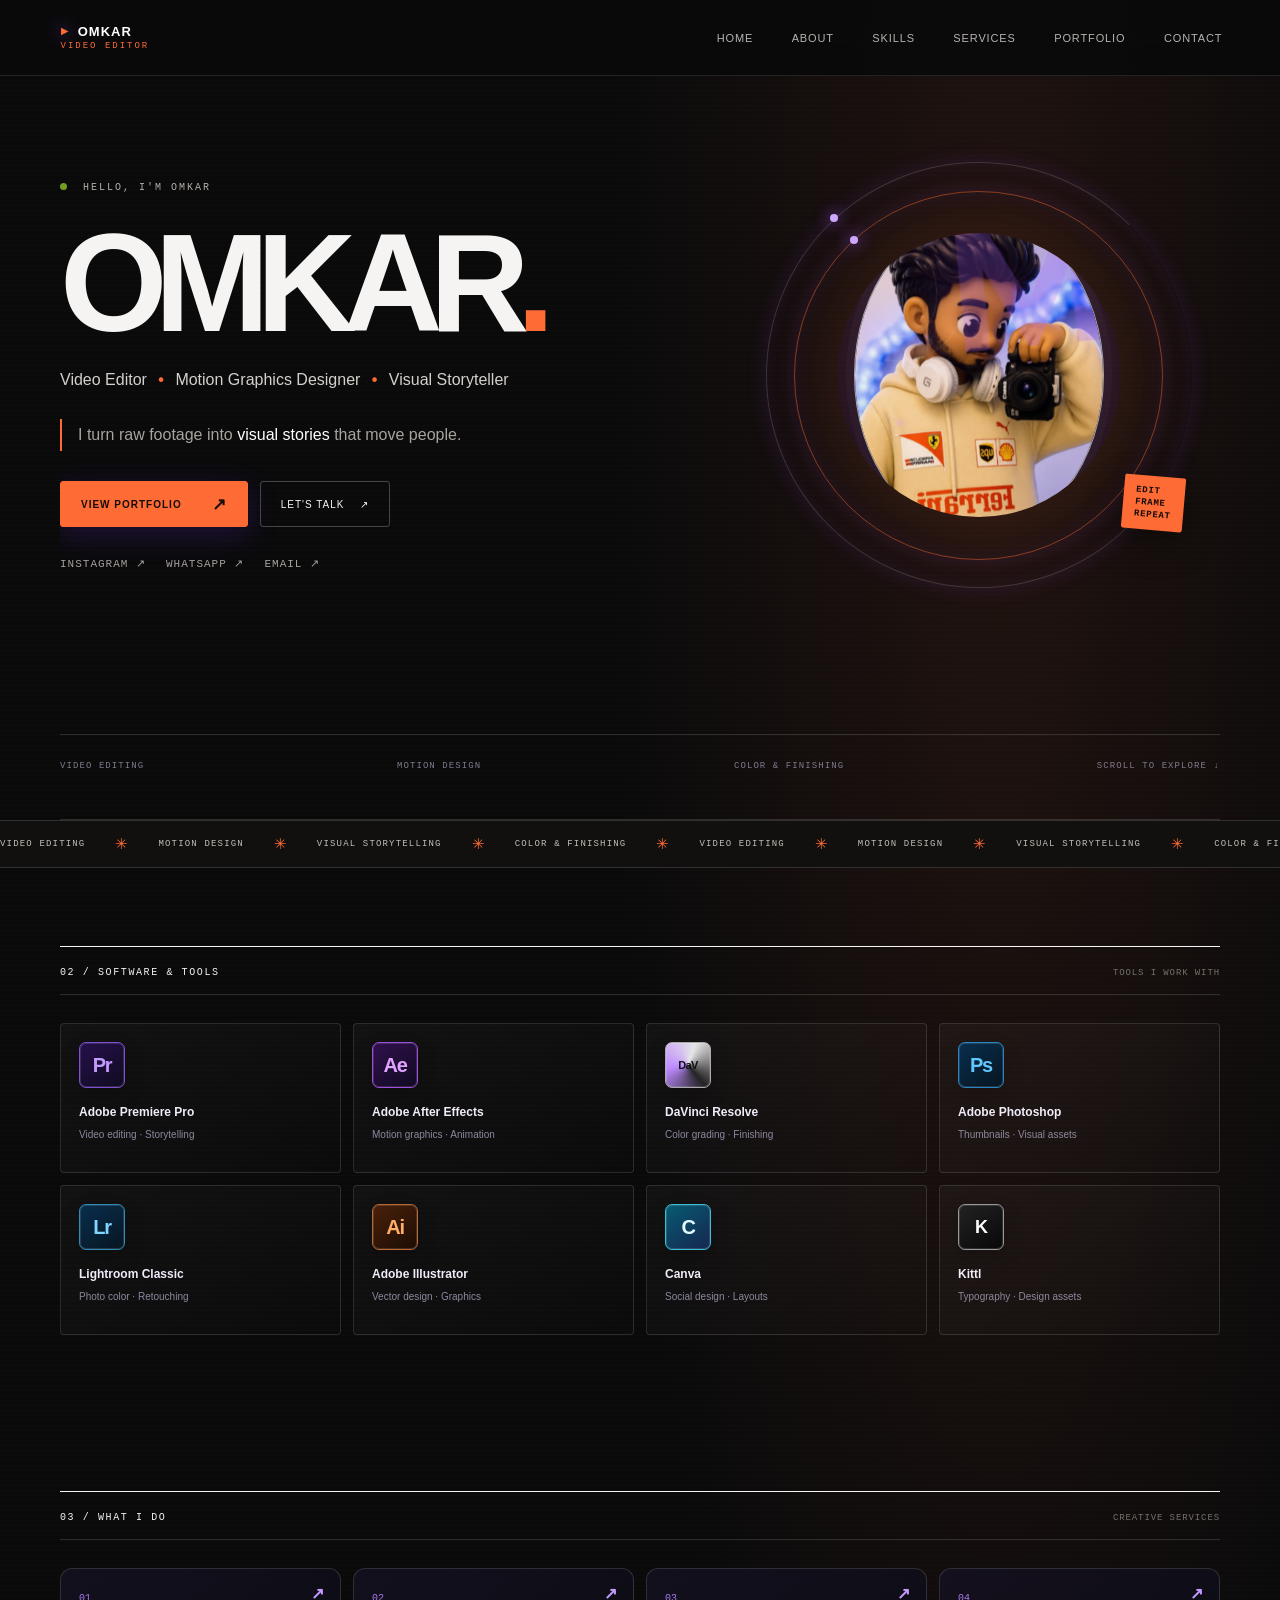
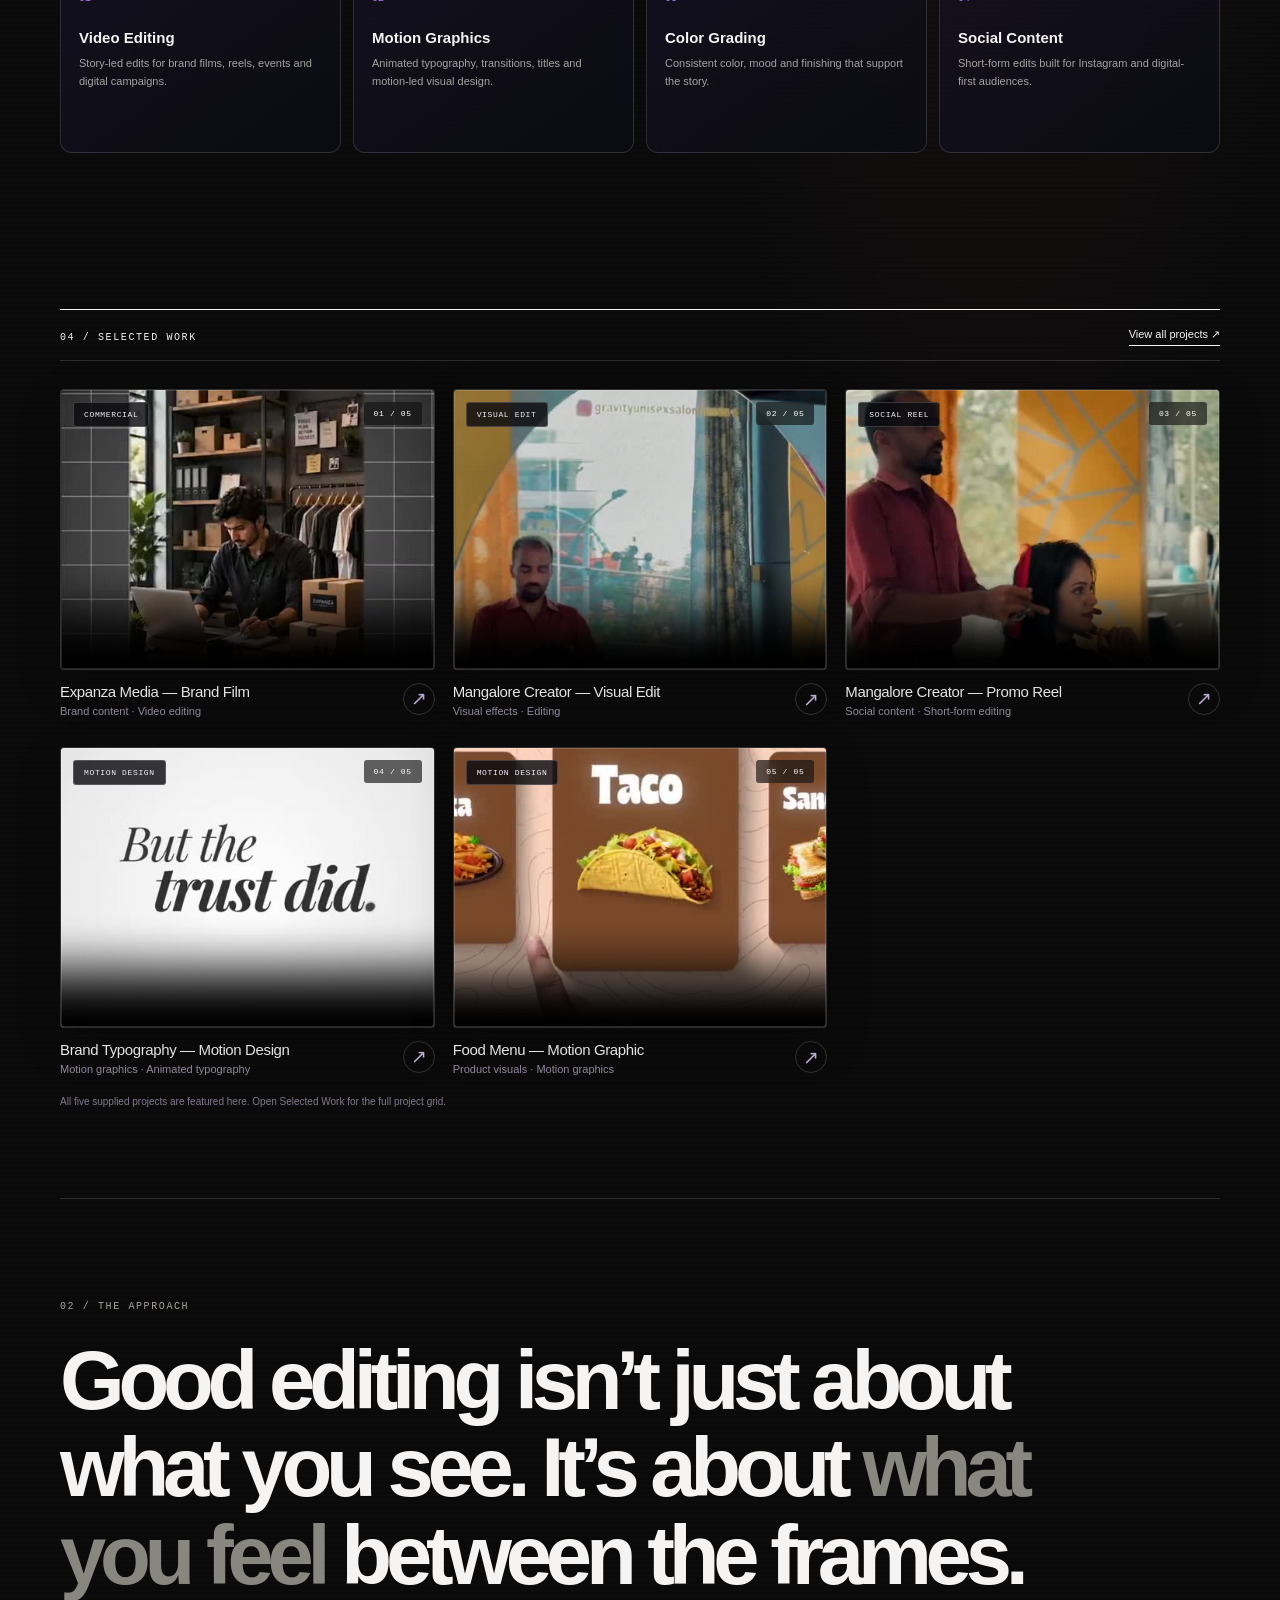
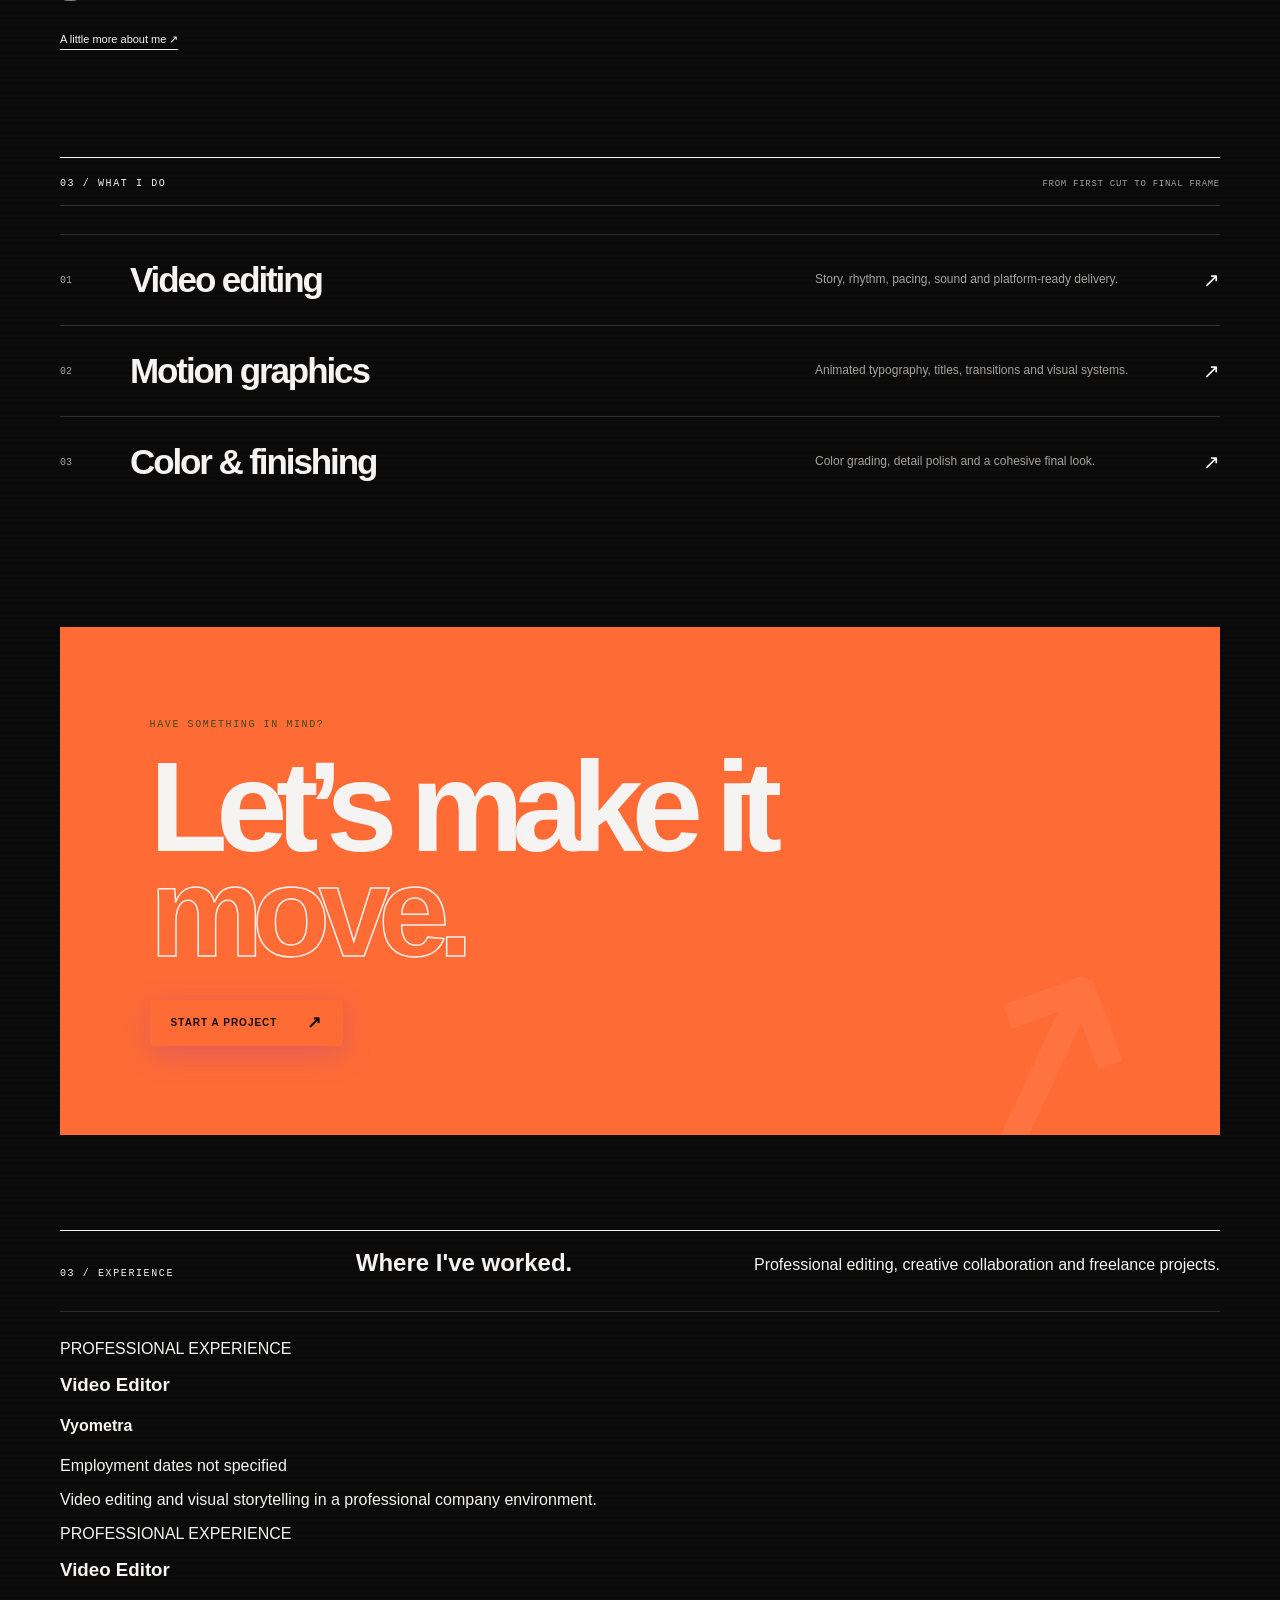
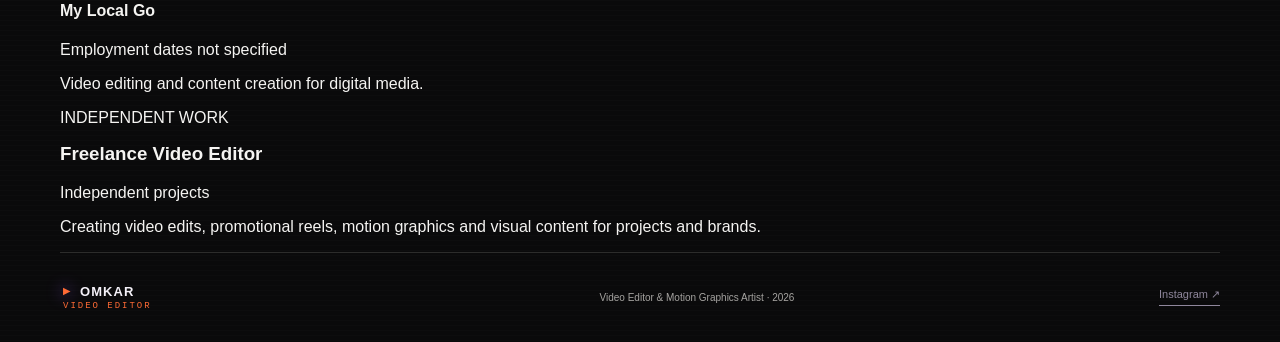
==== commit 66f105b1: "Update index.html" ====
--- a/index.html
+++ b/index.html
@@ -153,8 +153,48 @@
       <h2>Let’s make it<br><span>move.</span></h2>
       <a class="round-link dark-round" href="contact.html">Start a project <span>↗</span></a>
     </section>
+        <section class="experience-section wrap" id="experience">
+      <div class="section-heading">
+        <p class="eyebrow">03 / EXPERIENCE</p>
+        <h2>Where I've <span>worked.</span></h2>
+        <p class="section-intro">Professional editing, creative collaboration and freelance projects.</p>
+      </div>
+
+      <div class="experience-timeline">
+        <article class="experience-item">
+          <span class="experience-dot"></span>
+          <div class="experience-card">
+            <p class="experience-type">PROFESSIONAL EXPERIENCE</p>
+            <h3>Video Editor</h3>
+            <h4>Vyometra</h4>
+            <p class="experience-date">Employment dates not specified</p>
+            <p>Video editing and visual storytelling in a professional company environment.</p>
+          </div>
+        </article>
+
+        <article class="experience-item">
+          <span class="experience-dot"></span>
+          <div class="experience-card">
+            <p class="experience-type">PROFESSIONAL EXPERIENCE</p>
+            <h3>Video Editor</h3>
+            <h4>My Local Go</h4>
+            <p class="experience-date">Employment dates not specified</p>
+            <p>Video editing and content creation for digital media.</p>
+          </div>
+        </article>
+
+        <article class="experience-item">
+          <span class="experience-dot"></span>
+          <div class="experience-card">
+            <p class="experience-type">INDEPENDENT WORK</p>
+            <h3>Freelance Video Editor</h3>
+            <p class="experience-date">Independent projects</p>
+            <p>Creating video edits, promotional reels, motion graphics and visual content for projects and brands.</p>
+          </div>
+        </article>
+      </div>
+    </section>
   </main>
-
   <footer class="site-footer wrap"><a class="wordmark" href="index.html"><span class="brand-mark">▶</span> OMKAR<span class="wordmark-sub">VIDEO EDITOR</span></a><p>Video Editor & Motion Graphics Artist · <span id="year"></span></p><a class="text-link" href="https://www.instagram.com/motion__crafters/" target="_blank" rel="noreferrer">Instagram ↗</a></footer>
 </body>
 </html>
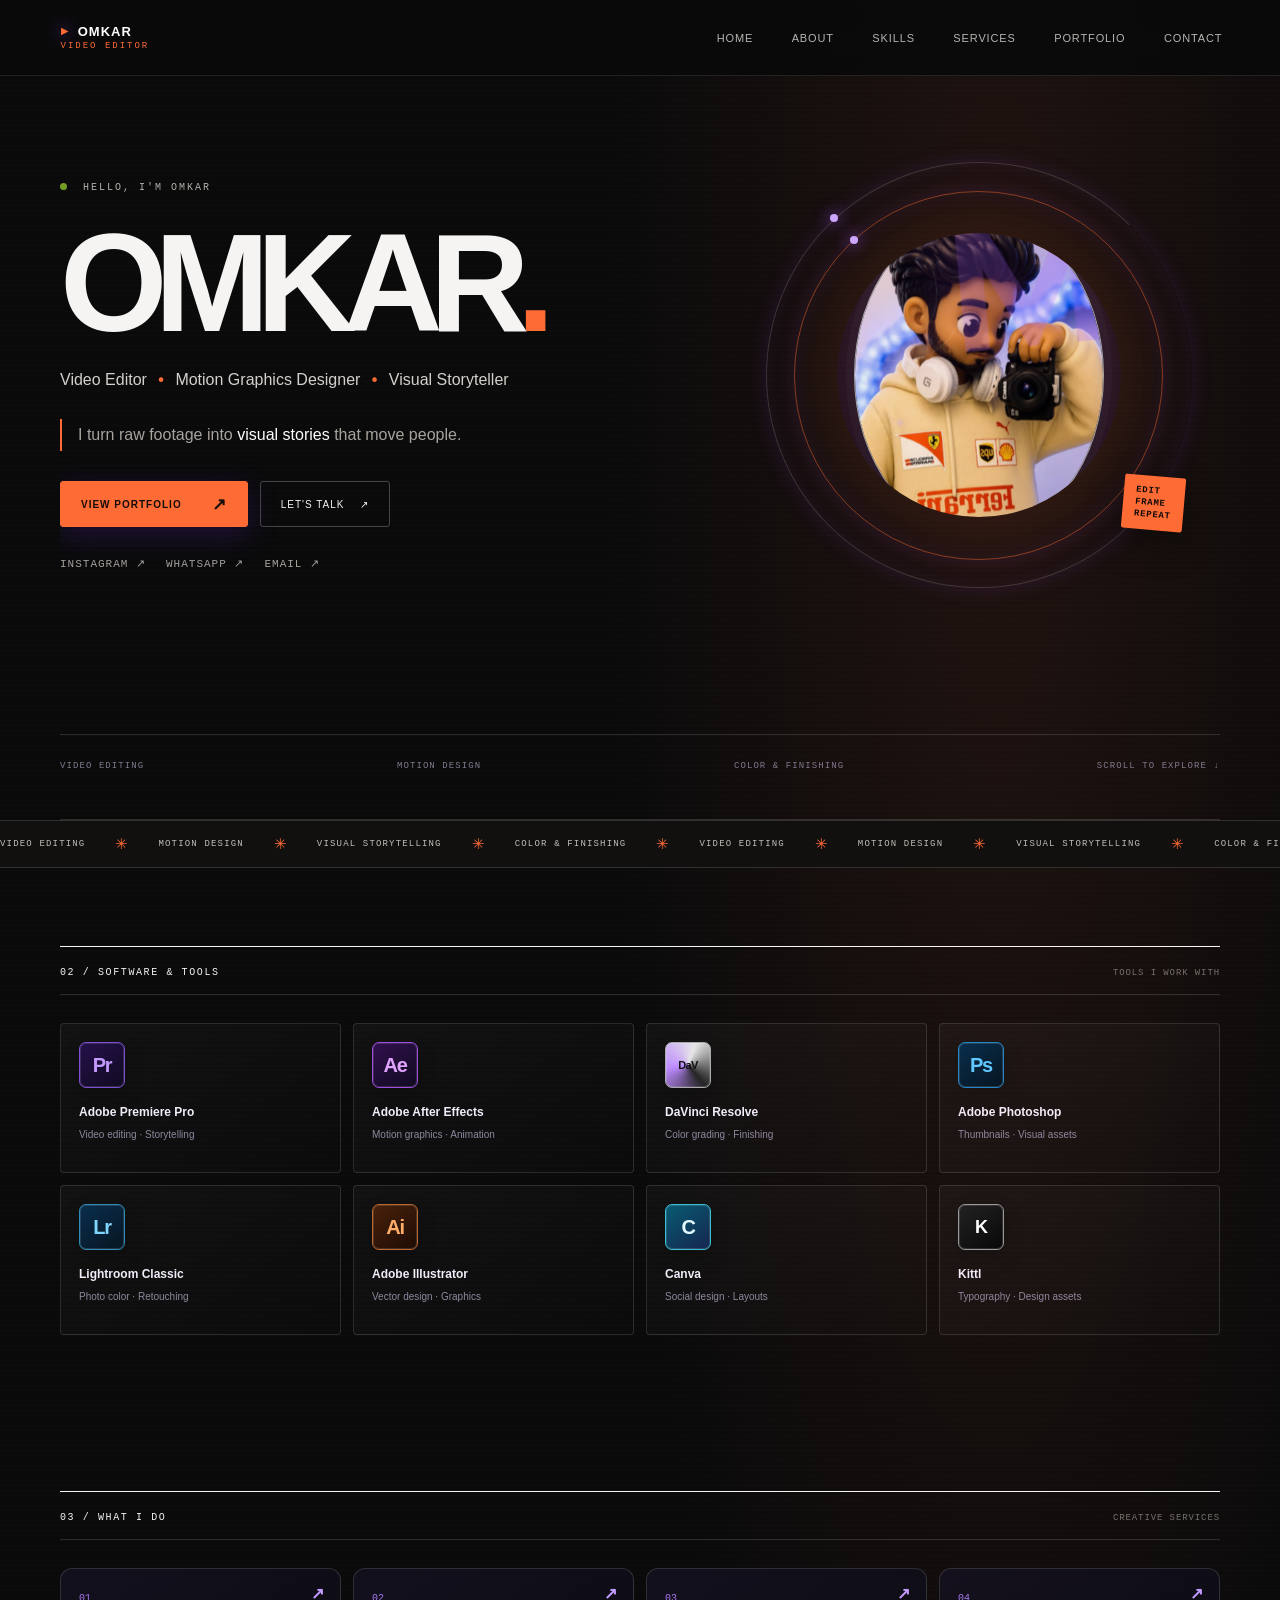
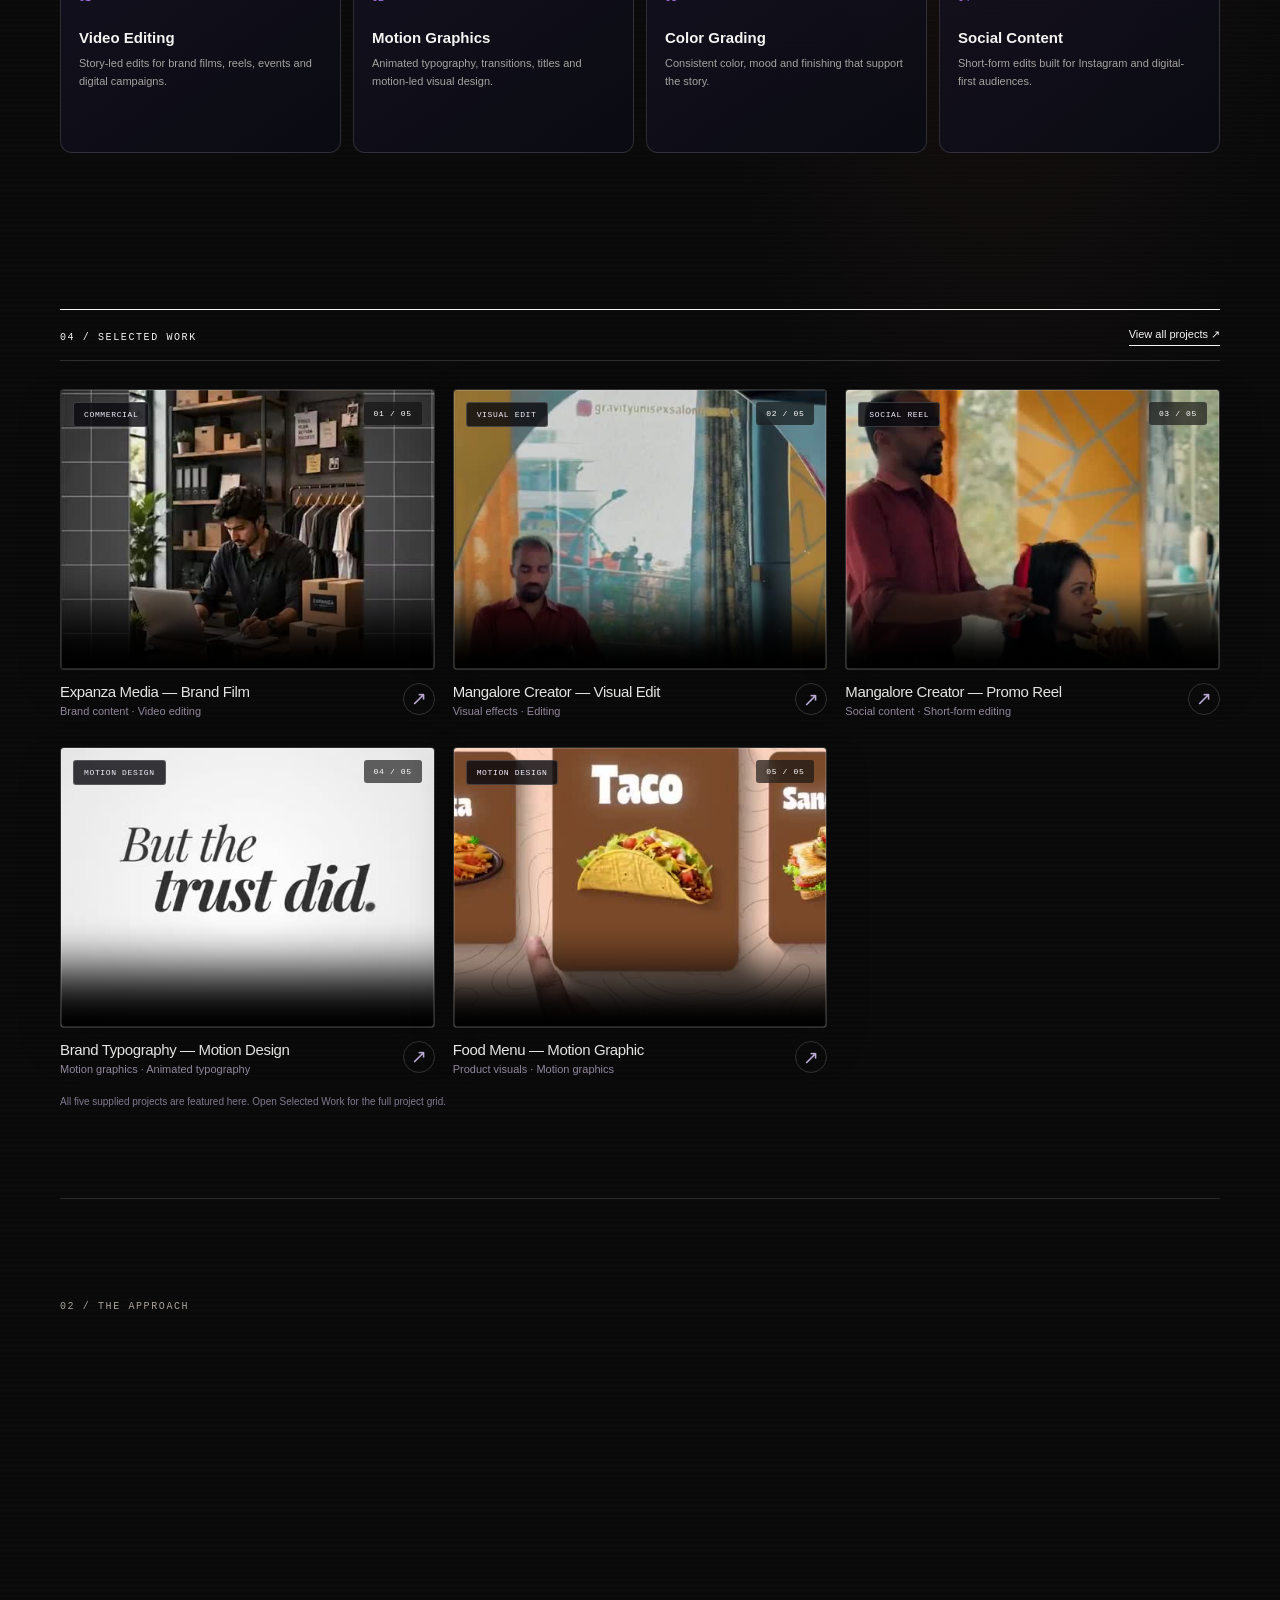
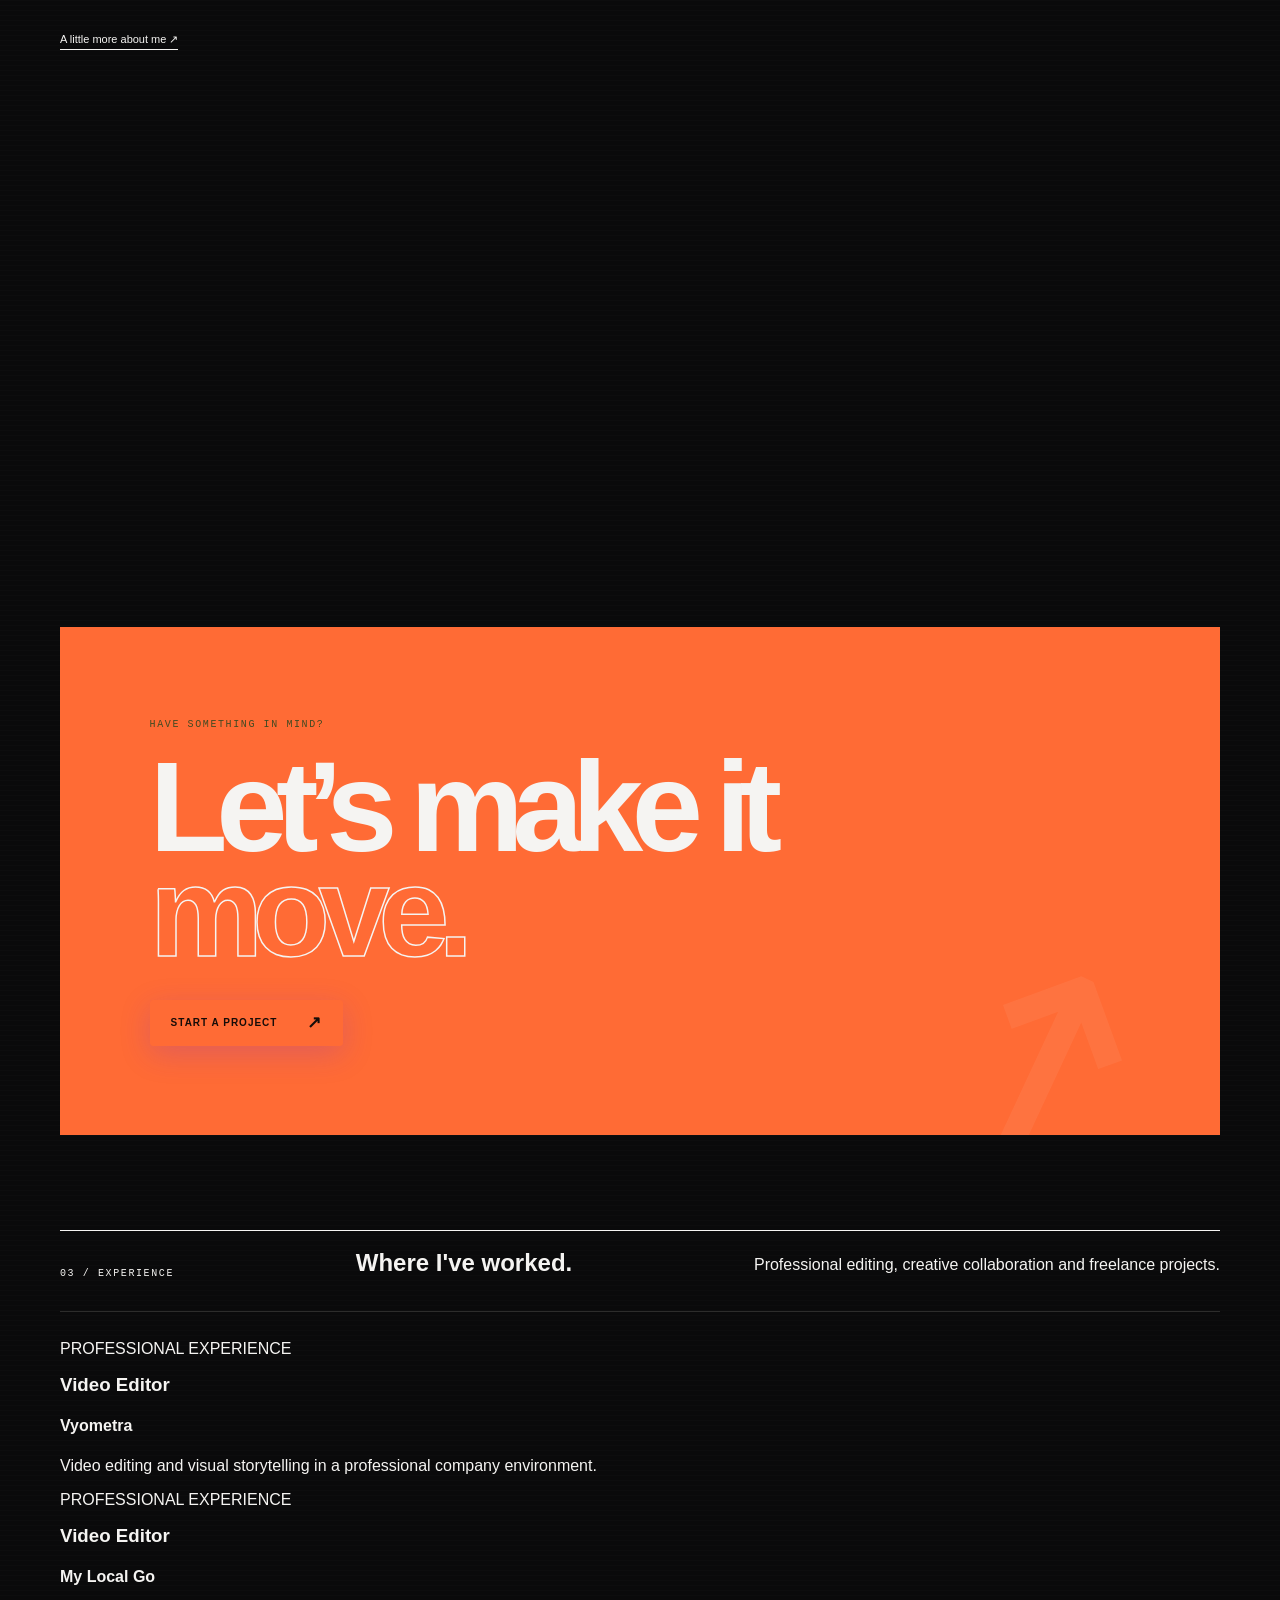
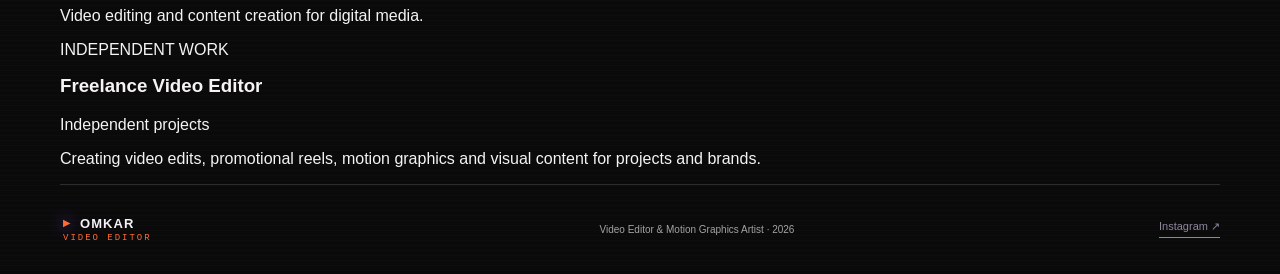
==== commit 228fe476: "Update index.html" ====
--- a/index.html
+++ b/index.html
@@ -167,7 +167,7 @@
             <p class="experience-type">PROFESSIONAL EXPERIENCE</p>
             <h3>Video Editor</h3>
             <h4>Vyometra</h4>
-            <p class="experience-date">Employment dates not specified</p>
+          
             <p>Video editing and visual storytelling in a professional company environment.</p>
           </div>
         </article>
@@ -178,7 +178,7 @@
             <p class="experience-type">PROFESSIONAL EXPERIENCE</p>
             <h3>Video Editor</h3>
             <h4>My Local Go</h4>
-            <p class="experience-date">Employment dates not specified</p>
+          
             <p>Video editing and content creation for digital media.</p>
           </div>
         </article>
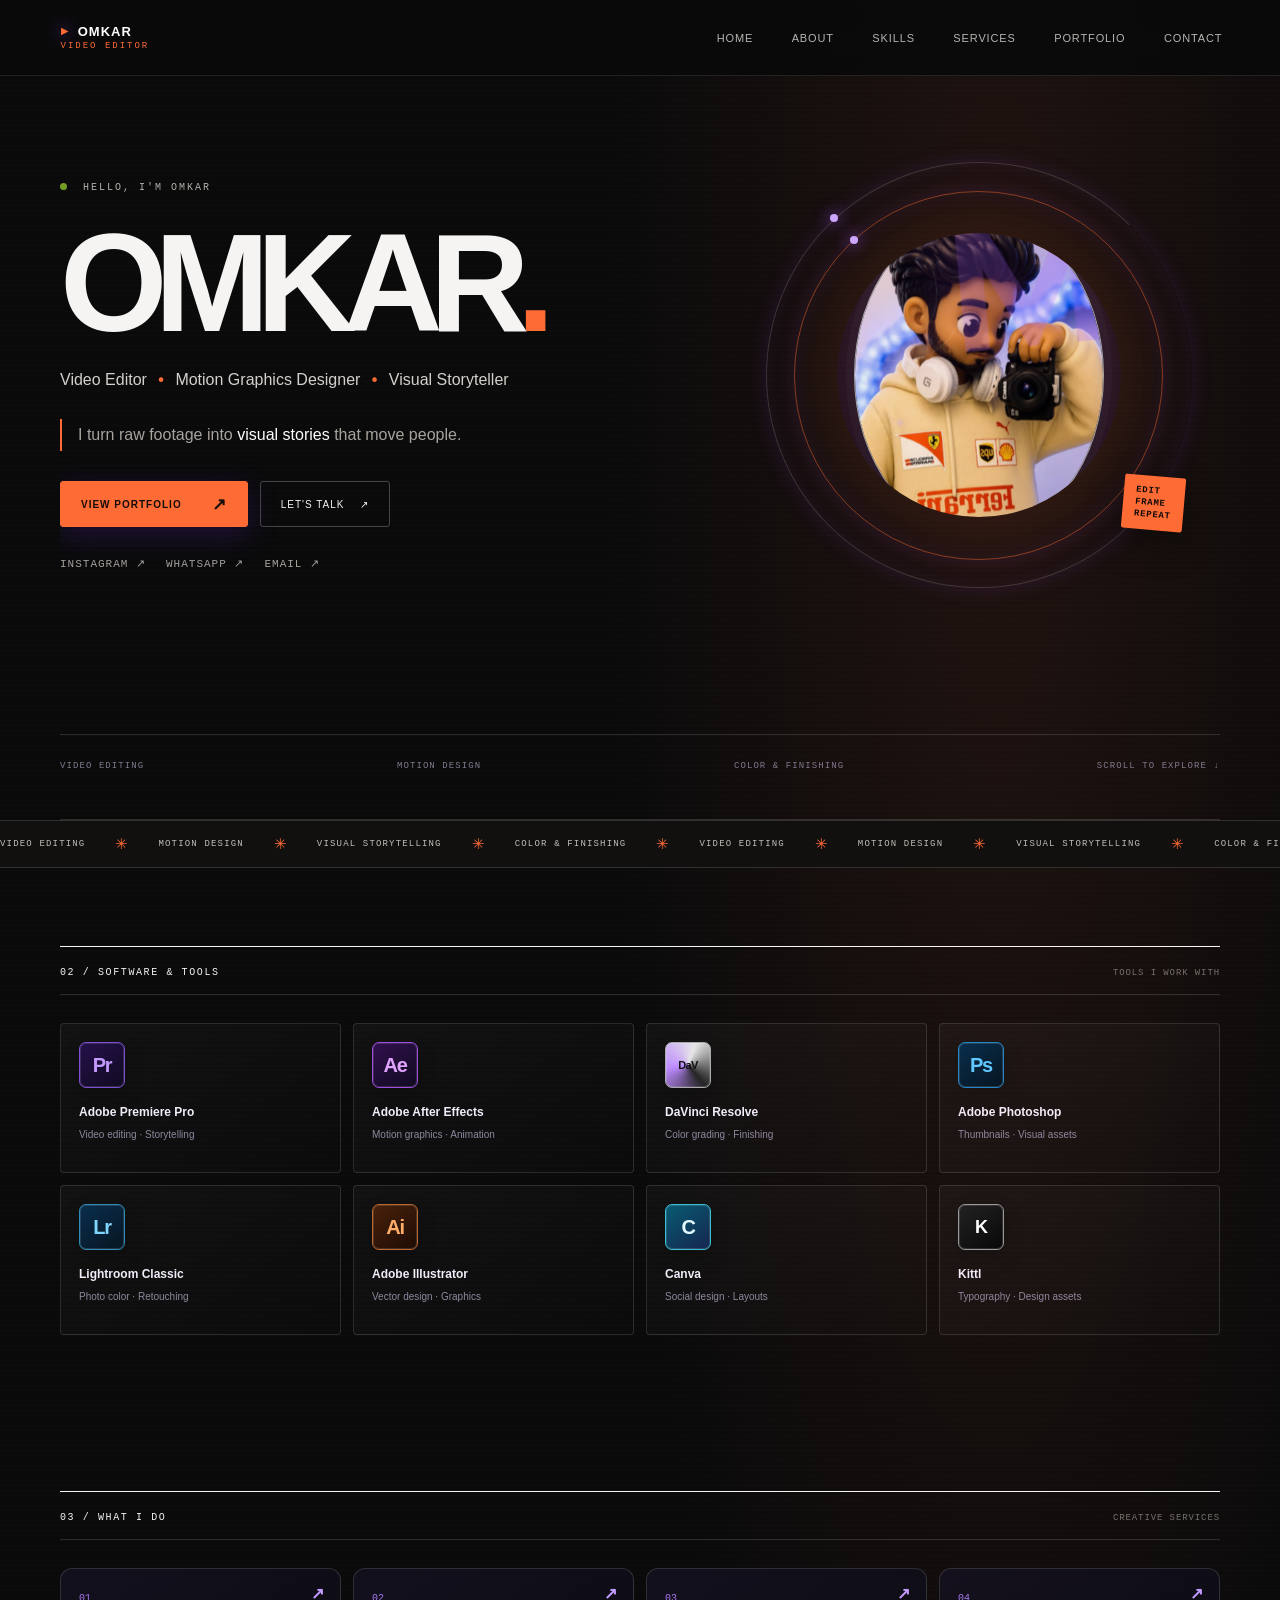
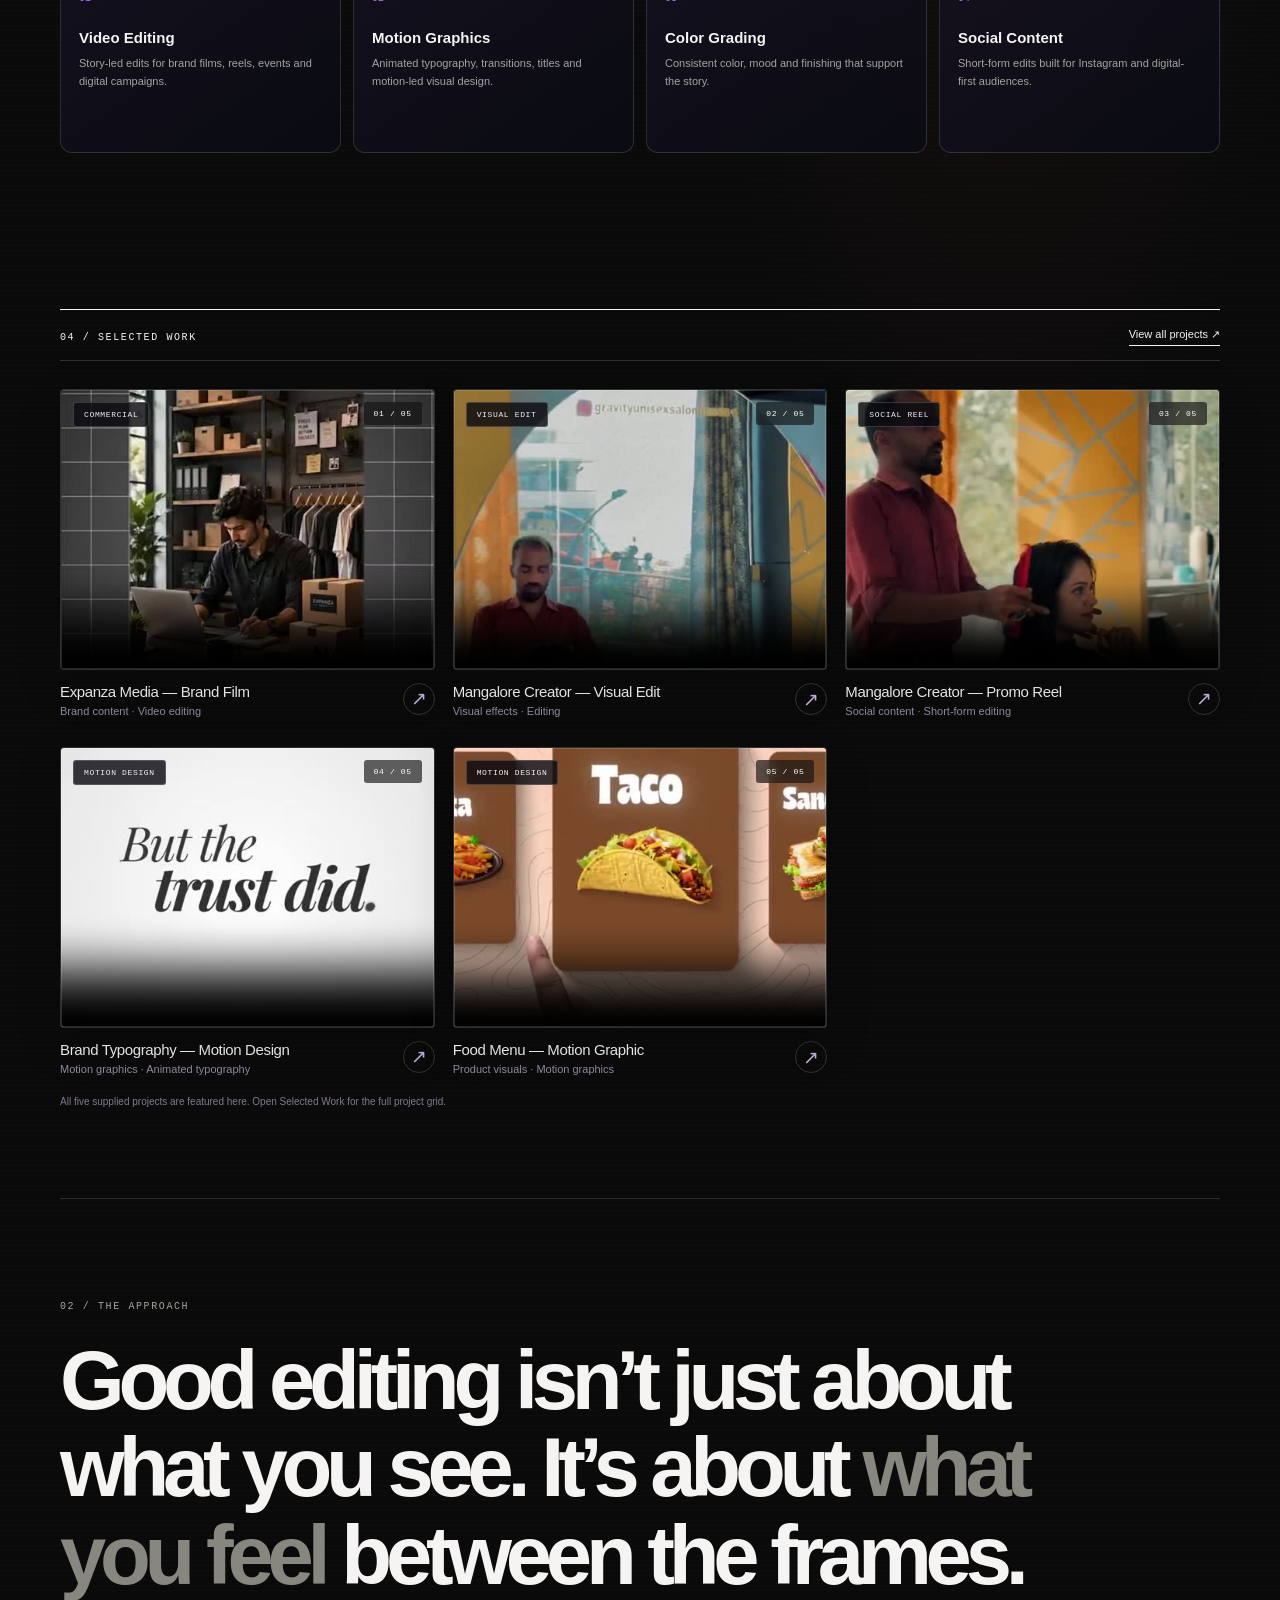
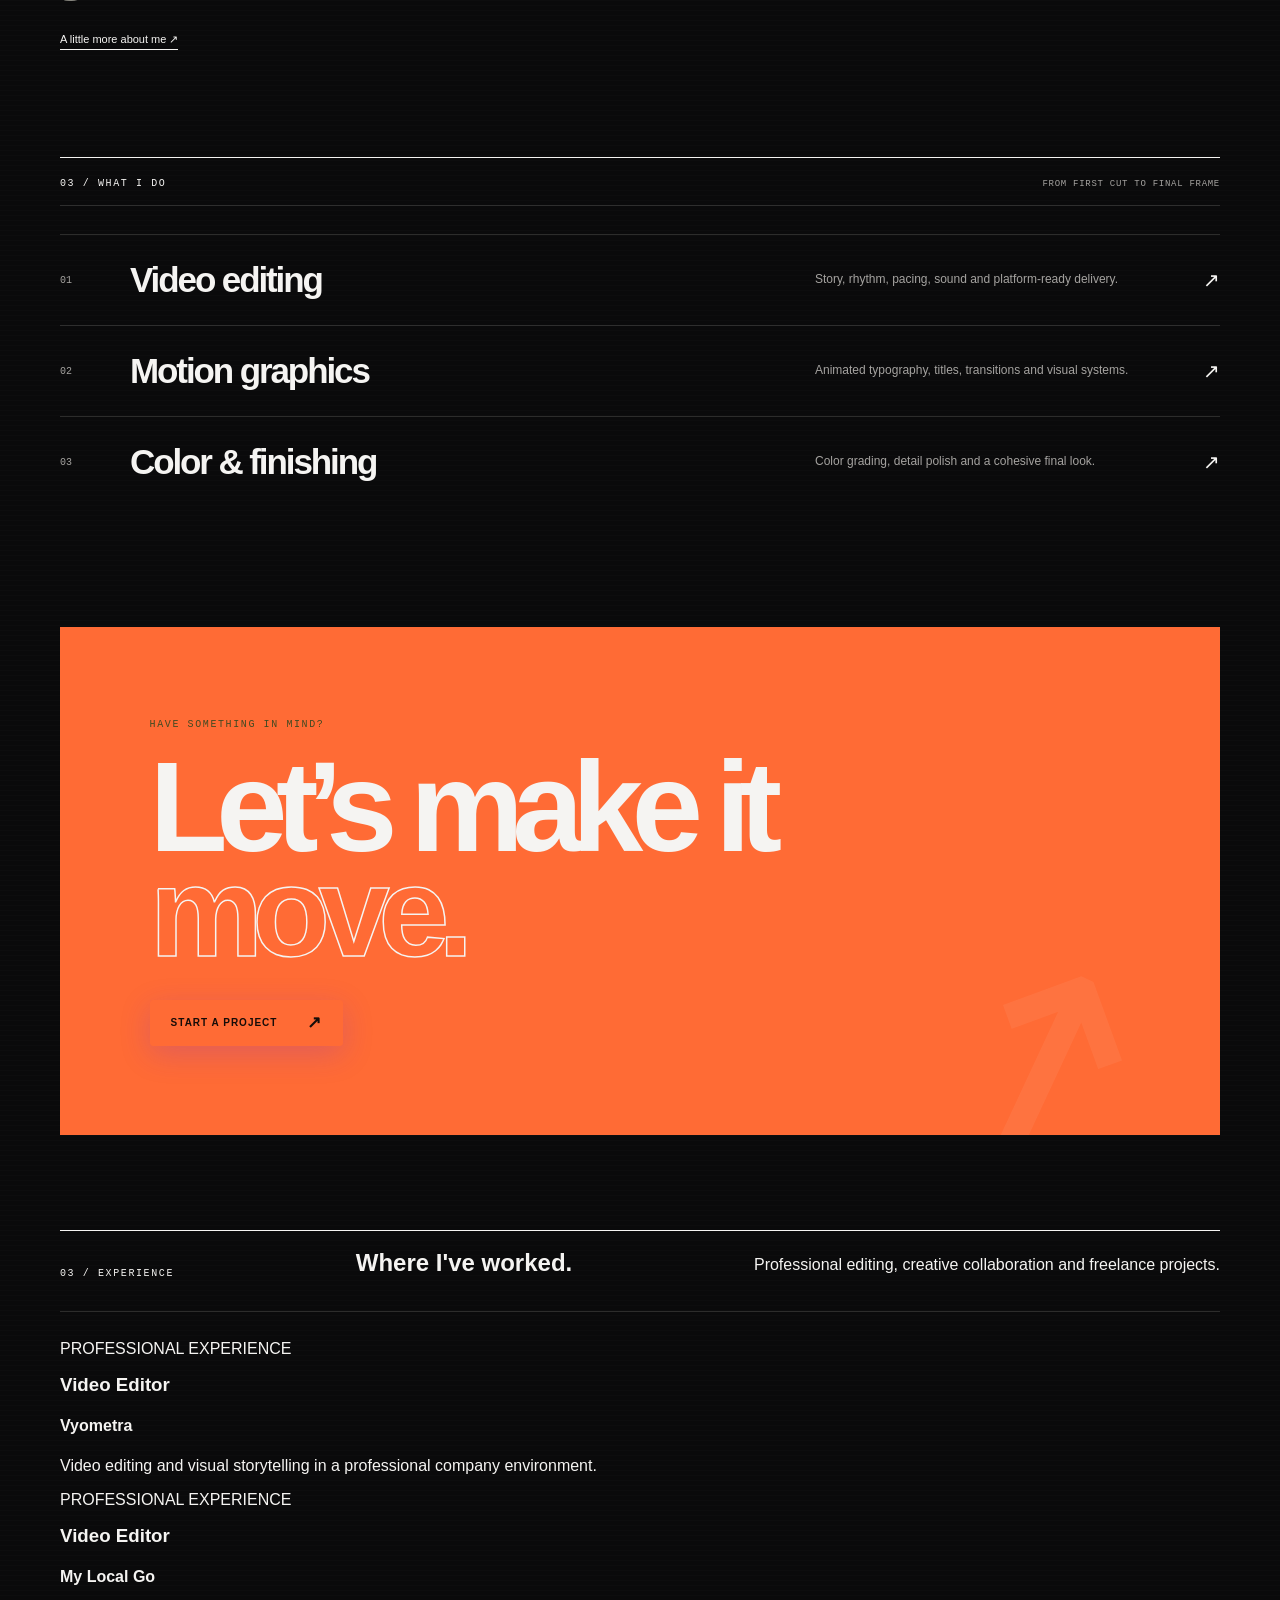
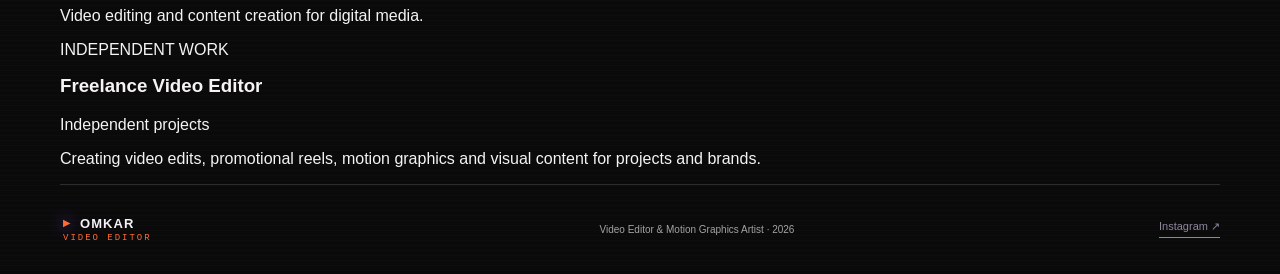
==== commit ff7b7275: "Update index.html" ====
--- a/index.html
+++ b/index.html
@@ -167,7 +167,6 @@
             <p class="experience-type">PROFESSIONAL EXPERIENCE</p>
             <h3>Video Editor</h3>
             <h4>Vyometra</h4>
-          
             <p>Video editing and visual storytelling in a professional company environment.</p>
           </div>
         </article>
@@ -178,7 +177,6 @@
             <p class="experience-type">PROFESSIONAL EXPERIENCE</p>
             <h3>Video Editor</h3>
             <h4>My Local Go</h4>
-          
             <p>Video editing and content creation for digital media.</p>
           </div>
         </article>
